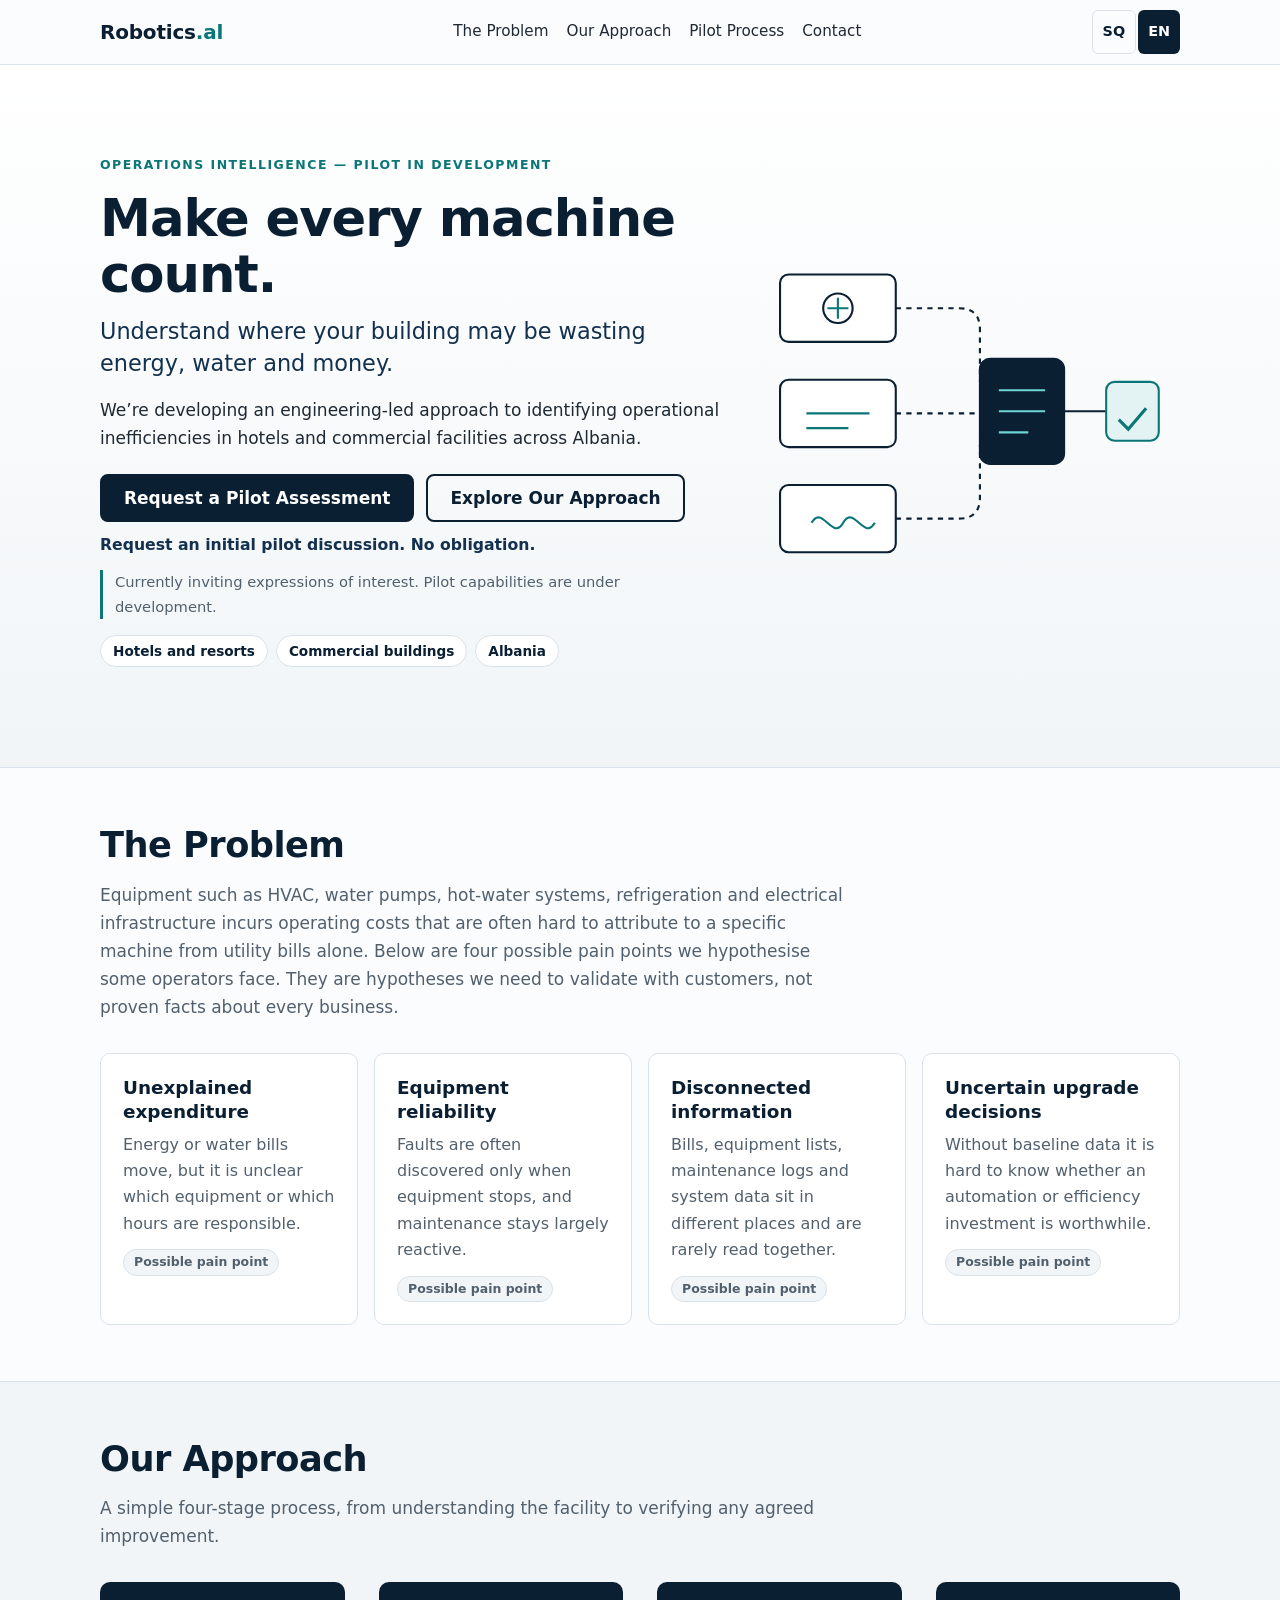
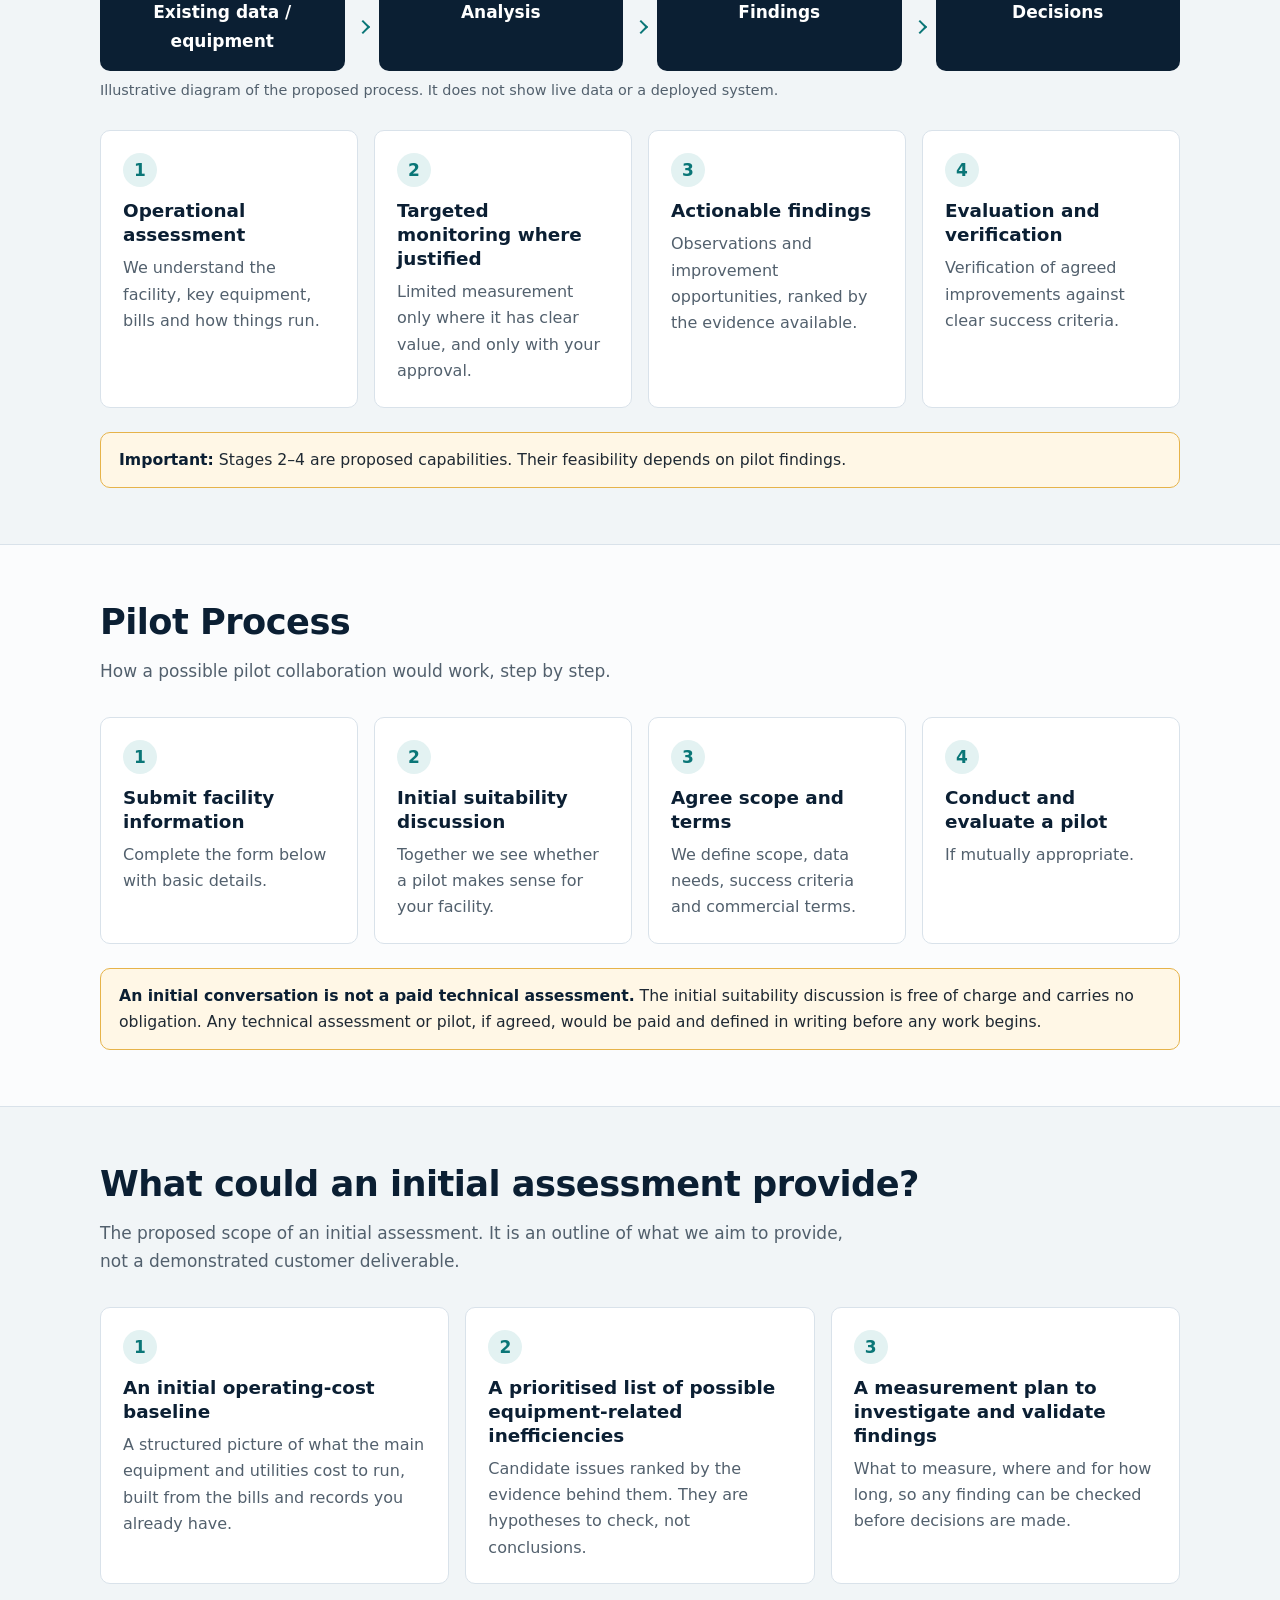
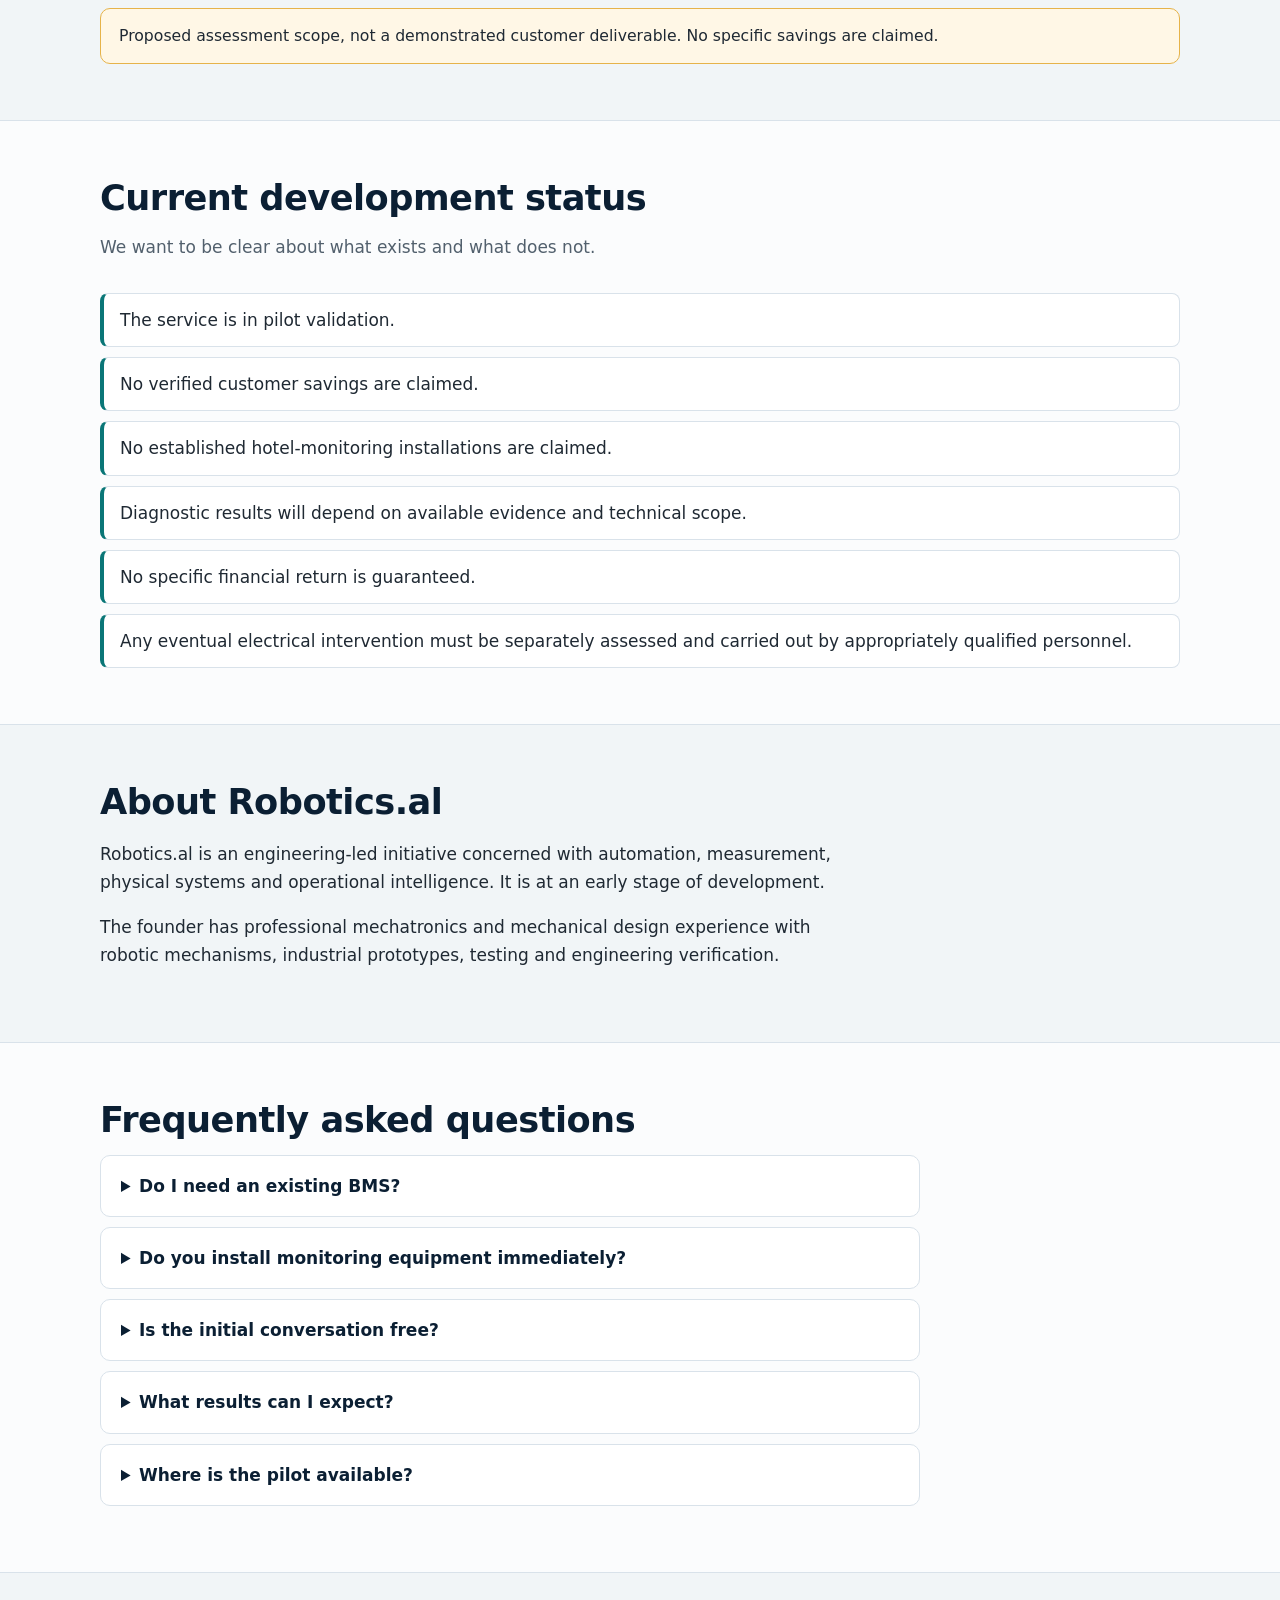
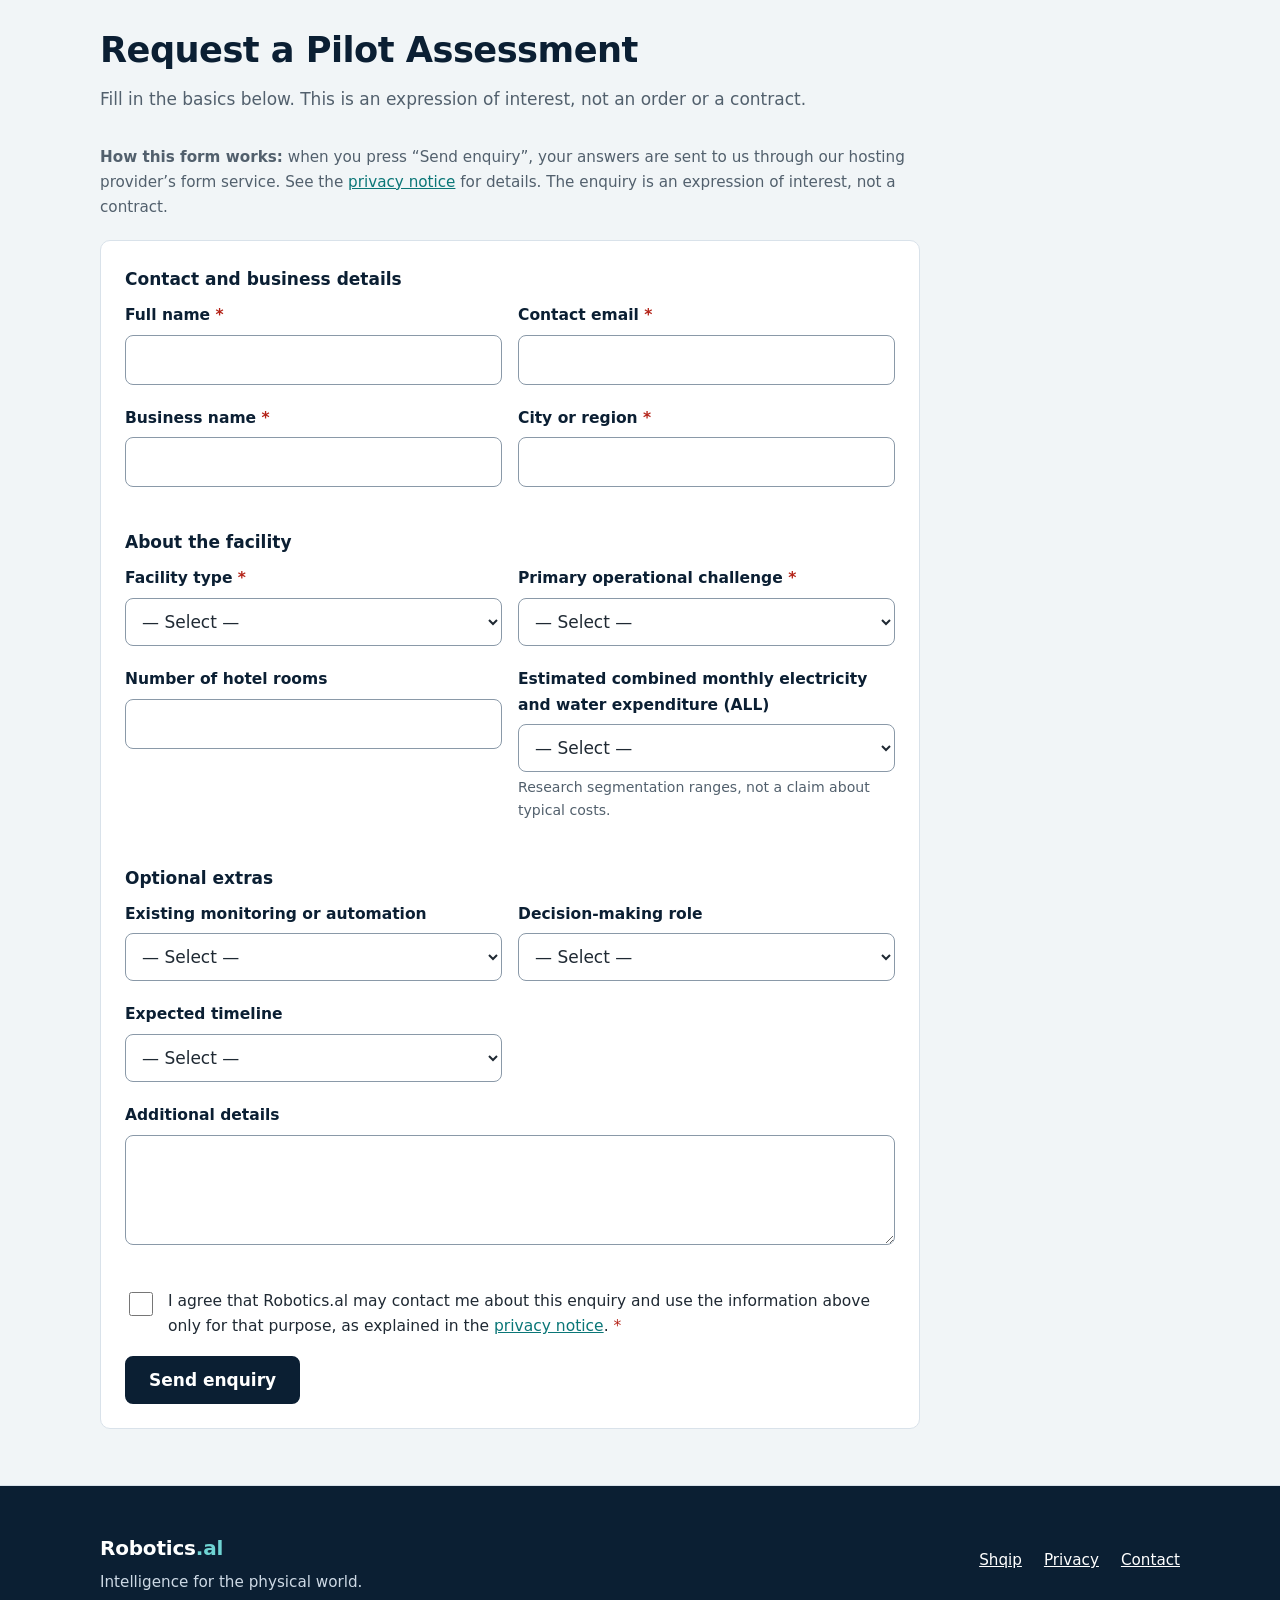
==== public/en/index.html @ 5d9e0611 "feat: Netlify deployment, Netlify Forms, hero clarity and assessment scope - Move site into public/ " ====
<!doctype html>
<html lang="en">
<head>
<meta charset="utf-8">
<meta name="viewport" content="width=device-width, initial-scale=1">
<title>Robotics.al — Operations Intelligence for hotels and commercial facilities | Pilot in development</title>
<meta name="description" content="Robotics.al is developing an engineering-led approach to identifying operational inefficiencies in hotels and commercial facilities across Albania. Pilot in development; inviting expressions of interest.">
<link rel="canonical" href="https://robotics.al/en/">
<link rel="alternate" hreflang="sq" href="https://robotics.al/">
<link rel="alternate" hreflang="en" href="https://robotics.al/en/">
<link rel="alternate" hreflang="x-default" href="https://robotics.al/">
<meta property="og:type" content="website">
<meta property="og:site_name" content="Robotics.al">
<meta property="og:title" content="Robotics.al — Operations Intelligence for hotels and commercial facilities | Pilot in development">
<meta property="og:description" content="Robotics.al is developing an engineering-led approach to identifying operational inefficiencies in hotels and commercial facilities across Albania. Pilot in development; inviting expressions of interest.">
<meta property="og:url" content="https://robotics.al/en/">
<meta property="og:locale" content="en_GB">
<meta property="og:image" content="https://robotics.al/assets/img/og-en.png">
<meta property="og:image:width" content="1200">
<meta property="og:image:height" content="630">
<meta property="og:image:alt" content="Make every machine count. Robotics.al">
<meta name="twitter:card" content="summary_large_image">
<meta name="robots" content="noindex, nofollow">
<meta name="theme-color" content="#0b1f33">
<link rel="icon" href="../assets/img/favicon.svg" type="image/svg+xml">
<link rel="stylesheet" href="../assets/css/styles.css">
</head>
<body>
<a class="skip" href="#main">Skip to content</a>
<header class="site-header"><div class="wrap bar">
<a class="brand" href="./" aria-label="Robotics.al">Robotics<span>.al</span></a>
<nav class="nav" aria-label="Main navigation"><a href="./#problem">The Problem</a><a href="./#approach">Our Approach</a><a href="./#pilot">Pilot Process</a><a href="./#contact">Contact</a></nav>
<div class="lang" role="group" aria-label="Language"><a href="../" hreflang="sq" lang="sq">SQ</a><span aria-current="true">EN</span></div>
</div></header>
<main id="main">
<section class="hero"><div class="wrap"><div>
<p class="eyebrow">Operations Intelligence — Pilot in development</p>
<h1>Make every machine count.</h1>
<p class="lead">Understand where your building may be wasting energy, water and money.</p>
<p>We’re developing an engineering-led approach to identifying operational inefficiencies in hotels and commercial facilities across Albania.</p>
<div class="cta"><a class="btn btn-primary" href="#contact">Request a Pilot Assessment</a><a class="btn btn-secondary" href="#approach">Explore Our Approach</a></div>
<p class="micro">Request an initial pilot discussion. No obligation.</p>
<p class="disclosure">Currently inviting expressions of interest. Pilot capabilities are under development.</p>
<ul class="audience"><li>Hotels and resorts</li><li>Commercial buildings</li><li>Albania</li></ul>
</div><svg class="hero-art" viewBox="0 0 400 320" role="img" aria-label="Illustrative schematic: equipment connected to analysis and decisions" xmlns="http://www.w3.org/2000/svg">
<g fill="none" stroke="#0b1f33" stroke-width="2">
<rect x="20" y="30" width="110" height="64" rx="8" fill="#fff"/><rect x="20" y="130" width="110" height="64" rx="8" fill="#fff"/><rect x="20" y="230" width="110" height="64" rx="8" fill="#fff"/>
<circle cx="75" cy="62" r="14"/><path d="M75 52v20M65 62h20" stroke="#0a7677"/>
<path d="M45 162h60M45 176h40" stroke="#0a7677"/><path d="M50 266c10-18 20 18 30 0s20 18 30 0" stroke="#0a7677"/>
<path d="M130 62h60q20 0 20 20v50M130 162h80M130 262h60q20 0 20-20v-50" stroke-dasharray="5 5"/>
<rect x="210" y="110" width="80" height="100" rx="10" fill="#0b1f33"/><path d="M228 140h44M228 160h44M228 180h28" stroke="#6fd3d3"/>
<path d="M290 160h40"/><rect x="330" y="132" width="50" height="56" rx="8" fill="#e3f2f2" stroke="#0a7677"/><path d="M342 168l9 9 17-20" stroke="#0a7677" stroke-width="3"/>
</g></svg></div></section>
<section id="problem"><div class="wrap"><h2>The Problem</h2><p class="intro">Equipment such as HVAC, water pumps, hot-water systems, refrigeration and electrical infrastructure incurs operating costs that are often hard to attribute to a specific machine from utility bills alone. Below are four possible pain points we hypothesise some operators face. They are hypotheses we need to validate with customers, not proven facts about every business.</p><div class="grid cols-4"><div class="card"><h3>Unexplained expenditure</h3><p>Energy or water bills move, but it is unclear which equipment or which hours are responsible.</p><span class="tag">Possible pain point</span></div><div class="card"><h3>Equipment reliability</h3><p>Faults are often discovered only when equipment stops, and maintenance stays largely reactive.</p><span class="tag">Possible pain point</span></div><div class="card"><h3>Disconnected information</h3><p>Bills, equipment lists, maintenance logs and system data sit in different places and are rarely read together.</p><span class="tag">Possible pain point</span></div><div class="card"><h3>Uncertain upgrade decisions</h3><p>Without baseline data it is hard to know whether an automation or efficiency investment is worthwhile.</p><span class="tag">Possible pain point</span></div></div></div></section>
<section id="approach" class="alt"><div class="wrap"><h2>Our Approach</h2><p class="intro">A simple four-stage process, from understanding the facility to verifying any agreed improvement.</p>
<ol class="flow" aria-label="Illustrative diagram of the proposed process. It does not show live data or a deployed system."><li>Existing data / equipment</li><li>Analysis</li><li>Findings</li><li>Decisions</li></ol><p class="caption">Illustrative diagram of the proposed process. It does not show live data or a deployed system.</p>
<div class="grid cols-4 mt"><div class="card"><span class="num" aria-hidden="true">1</span><h3>Operational assessment</h3><p>We understand the facility, key equipment, bills and how things run.</p></div><div class="card"><span class="num" aria-hidden="true">2</span><h3>Targeted monitoring where justified</h3><p>Limited measurement only where it has clear value, and only with your approval.</p></div><div class="card"><span class="num" aria-hidden="true">3</span><h3>Actionable findings</h3><p>Observations and improvement opportunities, ranked by the evidence available.</p></div><div class="card"><span class="num" aria-hidden="true">4</span><h3>Evaluation and verification</h3><p>Verification of agreed improvements against clear success criteria.</p></div></div><div class="note"><strong>Important:</strong> Stages 2–4 are proposed capabilities. Their feasibility depends on pilot findings.</div></div></section>
<section id="pilot"><div class="wrap"><h2>Pilot Process</h2><p class="intro">How a possible pilot collaboration would work, step by step.</p><div class="grid cols-4"><div class="card"><span class="num" aria-hidden="true">1</span><h3>Submit facility information</h3><p>Complete the form below with basic details.</p></div><div class="card"><span class="num" aria-hidden="true">2</span><h3>Initial suitability discussion</h3><p>Together we see whether a pilot makes sense for your facility.</p></div><div class="card"><span class="num" aria-hidden="true">3</span><h3>Agree scope and terms</h3><p>We define scope, data needs, success criteria and commercial terms.</p></div><div class="card"><span class="num" aria-hidden="true">4</span><h3>Conduct and evaluate a pilot</h3><p>If mutually appropriate.</p></div></div><div class="note"><strong>An initial conversation is not a paid technical assessment.</strong> The initial suitability discussion is free of charge and carries no obligation. Any technical assessment or pilot, if agreed, would be paid and defined in writing before any work begins.</div></div></section>
<section id="assessment" class="alt"><div class="wrap"><h2>What could an initial assessment provide?</h2><p class="intro">The proposed scope of an initial assessment. It is an outline of what we aim to provide, not a demonstrated customer deliverable.</p><div class="grid cols-3"><div class="card"><span class="num" aria-hidden="true">1</span><h3>An initial operating-cost baseline</h3><p>A structured picture of what the main equipment and utilities cost to run, built from the bills and records you already have.</p></div><div class="card"><span class="num" aria-hidden="true">2</span><h3>A prioritised list of possible equipment-related inefficiencies</h3><p>Candidate issues ranked by the evidence behind them. They are hypotheses to check, not conclusions.</p></div><div class="card"><span class="num" aria-hidden="true">3</span><h3>A measurement plan to investigate and validate findings</h3><p>What to measure, where and for how long, so any finding can be checked before decisions are made.</p></div></div><div class="note">Proposed assessment scope, not a demonstrated customer deliverable. No specific savings are claimed.</div></div></section>
<section id="status"><div class="wrap"><h2>Current development status</h2><p class="intro">We want to be clear about what exists and what does not.</p><ul class="status"><li>The service is in pilot validation.</li><li>No verified customer savings are claimed.</li><li>No established hotel-monitoring installations are claimed.</li><li>Diagnostic results will depend on available evidence and technical scope.</li><li>No specific financial return is guaranteed.</li><li>Any eventual electrical intervention must be separately assessed and carried out by appropriately qualified personnel.</li></ul></div></section>
<section id="about" class="alt"><div class="wrap"><h2>About Robotics.al</h2><div class="measure"><p>Robotics.al is an engineering-led initiative concerned with automation, measurement, physical systems and operational intelligence. It is at an early stage of development.</p><p>The founder has professional mechatronics and mechanical design experience with robotic mechanisms, industrial prototypes, testing and engineering verification.</p></div></div></section>
<section id="faq"><div class="wrap"><h2>Frequently asked questions</h2><div class="measure-wide"><details><summary>Do I need an existing BMS?</summary><p>No. An existing BMS or meters can help but are not required. The starting point is a conversation about the data you already have, such as bills, equipment lists and maintenance logs.</p></details><details><summary>Do you install monitoring equipment immediately?</summary><p>No. We start with an assessment. Monitoring is proposed only where justified and agreed in writing. Any electrical work is assessed separately and carried out by qualified personnel.</p></details><details><summary>Is the initial conversation free?</summary><p>Yes. The initial suitability discussion is free of charge and carries no obligation. A technical assessment or pilot, if agreed, would have a cost defined up front.</p></details><details><summary>What results can I expect?</summary><p>We do not promise savings. A pilot may surface observations and improvement opportunities, or conclude there is little to improve. The outcome depends on the evidence available and the agreed scope.</p></details><details><summary>Where is the pilot available?</summary><p>Our focus is facilities in Albania. Availability by city or region will be confirmed in the initial conversation.</p></details></div></div></section>
<section id="contact" class="alt"><div class="wrap"><h2>Request a Pilot Assessment</h2><p class="intro">Fill in the basics below. This is an expression of interest, not an order or a contract.</p><p class="mailnote"><strong>How this form works:</strong> when you press “Send enquiry”, your answers are sent to us through our hosting provider’s form service. See the <a href="privacy/">privacy notice</a> for details. The enquiry is an expression of interest, not a contract.</p><form id="enquiry-form" class="form" name="pilot-enquiry" method="POST" action="thank-you/" data-netlify="true" netlify-honeypot="bot-field" data-err-required="This field is required." data-err-email="Enter a valid email address." data-err-summary="Please correct the highlighted fields." data-sending="Sending…" data-success="Thank you. Your enquiry has been received. We will contact you to discuss whether a pilot is a fit." data-err-send="Your enquiry was not sent. Please try again in a moment. Your answers are still in the form." data-send="Send enquiry">
<input type="hidden" name="form-name" value="pilot-enquiry"><input type="hidden" name="language" value="en">
<p class="hp" hidden><label>Do not fill this out: <input name="bot-field" tabindex="-1" autocomplete="off"></label></p>
<fieldset><legend>Contact and business details</legend>
<div class="row two"><div class="field"><label for="f-name">Full name <span class="req" aria-hidden="true">*</span></label><input id="f-name" name="name" type="text" required aria-required="true" aria-describedby="err-f-name" autocomplete="name"><p class="error" id="err-f-name" role="alert"></p></div><div class="field"><label for="f-email">Contact email <span class="req" aria-hidden="true">*</span></label><input id="f-email" name="email" type="email" required aria-required="true" aria-describedby="err-f-email" autocomplete="email" inputmode="email"><p class="error" id="err-f-email" role="alert"></p></div></div>
<div class="row two"><div class="field"><label for="f-biz">Business name <span class="req" aria-hidden="true">*</span></label><input id="f-biz" name="business" type="text" required aria-required="true" aria-describedby="err-f-biz" autocomplete="organization"><p class="error" id="err-f-biz" role="alert"></p></div><div class="field"><label for="f-city">City or region <span class="req" aria-hidden="true">*</span></label><input id="f-city" name="city" type="text" required aria-required="true" aria-describedby="err-f-city" ><p class="error" id="err-f-city" role="alert"></p></div></div>
</fieldset>
<fieldset><legend>About the facility</legend>
<div class="row two"><div class="field"><label for="f-type">Facility type <span class="req" aria-hidden="true">*</span></label><select id="f-type" name="facility_type" required aria-required="true" aria-describedby="err-f-type"><option value="">— Select —</option><option value="hotel">Hotel or resort</option><option value="guesthouse">Guesthouse or B&amp;B</option><option value="commercial">Commercial building or offices</option><option value="retail">Retail or shopping centre</option><option value="other">Other</option></select><p class="error" id="err-f-type" role="alert"></p></div><div class="field"><label for="f-chal">Primary operational challenge <span class="req" aria-hidden="true">*</span></label><select id="f-chal" name="challenge" required aria-required="true" aria-describedby="err-f-chal"><option value="">— Select —</option><option value="costs">Unexplained energy or water expenditure</option><option value="maintenance">Equipment breakdowns and maintenance</option><option value="visibility">Limited visibility into equipment operation</option><option value="investment">Evaluating automation investment</option><option value="other">Other</option></select><p class="error" id="err-f-chal" role="alert"></p></div></div>
<div class="row two"><div class="field"><label for="f-rooms">Number of hotel rooms</label><input id="f-rooms" name="rooms" type="number" aria-describedby="err-f-rooms" min="0" max="5000" inputmode="numeric"><p class="error" id="err-f-rooms" role="alert"></p></div><div class="field"><label for="f-spend">Estimated combined monthly electricity and water expenditure (ALL)</label><select id="f-spend" name="monthly_spend" aria-describedby="err-f-spend h-f-spend"><option value="">— Select —</option><option value="lt100">Under 100,000 ALL</option><option value="100-300">100,000–300,000 ALL</option><option value="300-700">300,000–700,000 ALL</option><option value="gt700">Above 700,000 ALL</option><option value="unknown">Unknown / prefer not to say</option></select><p class="hint" id="h-f-spend">Research segmentation ranges, not a claim about typical costs.</p><p class="error" id="err-f-spend" role="alert"></p></div></div>
</fieldset>
<fieldset><legend>Optional extras</legend>
<div class="row two"><div class="field"><label for="f-mon">Existing monitoring or automation</label><select id="f-mon" name="monitoring" aria-describedby="err-f-mon"><option value="">— Select —</option><option value="none">None</option><option value="bms">A BMS</option><option value="some">Some meters or sensors</option><option value="unsure">Not sure</option></select><p class="error" id="err-f-mon" role="alert"></p></div><div class="field"><label for="f-role">Decision-making role</label><select id="f-role" name="role" aria-describedby="err-f-role"><option value="">— Select —</option><option value="owner">Owner</option><option value="manager">Director or manager</option><option value="technical">Technical or maintenance</option><option value="other">Other</option></select><p class="error" id="err-f-role" role="alert"></p></div></div>
<div class="row two"><div class="field"><label for="f-time">Expected timeline</label><select id="f-time" name="timeline" aria-describedby="err-f-time"><option value="">— Select —</option><option value="explore">Just exploring</option><option value="3m">Within 3 months</option><option value="3-12m">3–12 months</option><option value="unsure">Not sure yet</option></select><p class="error" id="err-f-time" role="alert"></p></div><div></div></div>
<div class="field"><label for="f-more">Additional details</label><textarea id="f-more" name="details" aria-describedby="err-f-more"></textarea><p class="error" id="err-f-more" role="alert"></p></div>
</fieldset>
<div class="field"><div class="check"><input id="f-consent" name="consent" type="checkbox" value="yes" required aria-required="true" aria-describedby="err-f-consent"><label for="f-consent">I agree that Robotics.al may contact me about this enquiry and use the information above only for that purpose, as explained in the <a href="privacy/">privacy notice</a>. <span class="req" aria-hidden="true">*</span></label></div><p class="error" id="err-f-consent" role="alert"></p></div>
<div class="form-actions"><button class="btn btn-primary" type="submit" id="send-btn">Send enquiry</button></div>
<div id="form-status" class="status-msg" role="status" aria-live="polite" tabindex="-1"></div>
</form></div></section>
</main>
<script src="../assets/js/site.js" defer></script>
<footer><div class="wrap foot">
<div><a class="brand" href="./">Robotics<span>.al</span></a><br>Intelligence for the physical world.</div>
<ul><li><a href="../" lang="sq" hreflang="sq">Shqip</a></li><li><a href="privacy/">Privacy</a></li><li><a href="./#contact">Contact</a></li></ul>
</div></footer>
</body></html>
---- public/assets/css/styles.css ----
/* Robotics.al V1 — restrained engineering look. System fonts only, no external requests. */
:root{
  --ink:#1f2933; --muted:#52606d; --navy:#0b1f33; --navy-2:#13314f;
  --teal:#0a7677; --teal-soft:#e3f2f2; --bg:#fbfcfd; --bg-alt:#f1f5f7;
  --line:#d9e2ea; --warn-bg:#fff7e6; --warn-line:#e6b34a; --err:#b42318;
  --radius:10px; --max:1120px;
  --font:system-ui,-apple-system,"Segoe UI",Roboto,"Helvetica Neue",Arial,sans-serif;
}
*,*::before,*::after{box-sizing:border-box}
html{scroll-behavior:smooth;scroll-padding-top:110px;-webkit-text-size-adjust:100%}
body{margin:0;font-family:var(--font);font-size:1.0625rem;line-height:1.65;color:var(--ink);background:var(--bg)}
img,svg{max-width:100%;height:auto}
a{color:var(--teal)}
a:hover{color:var(--navy)}
:focus-visible{outline:3px solid #f5a623;outline-offset:2px;border-radius:3px}
.wrap{width:100%;max-width:var(--max);margin:0 auto;padding:0 20px}
.skip{position:absolute;left:-999px;top:0;background:var(--navy);color:#fff;padding:10px 16px;z-index:100}
.skip:focus{left:8px;top:8px}

/* Header */
.site-header{position:static;top:0;z-index:50;background:rgba(251,252,253,.96);border-bottom:1px solid var(--line);backdrop-filter:saturate(1.2) blur(6px)}
.bar{display:flex;flex-wrap:wrap;align-items:center;justify-content:space-between;gap:6px 20px;padding-top:10px;padding-bottom:10px}
.brand{font-weight:700;font-size:1.25rem;letter-spacing:-.01em;color:var(--navy);text-decoration:none}
.brand span{color:var(--teal)}
.nav{display:flex;flex-wrap:wrap;gap:4px 18px;order:3;width:100%;font-size:.95rem}
.nav a{color:var(--ink);text-decoration:none;padding:8px 0;min-height:44px;display:inline-flex;align-items:center}
.nav a:hover{color:var(--teal);text-decoration:underline}
.lang{font-size:.9rem;font-weight:600;display:flex;gap:2px}
.lang a,.lang span{padding:8px 10px;min-height:44px;display:inline-flex;align-items:center;border-radius:6px;text-decoration:none}
.lang [aria-current]{background:var(--navy);color:#fff}
.lang a{color:var(--navy);border:1px solid var(--line)}
@media(min-width:900px){.nav{order:0;width:auto}.bar{flex-wrap:nowrap}.site-header{position:sticky}}

/* Hero */
.hero{background:linear-gradient(180deg,#fff 0,var(--bg-alt) 100%);border-bottom:1px solid var(--line);position:relative;overflow:hidden}
.hero .wrap{display:grid;gap:28px;padding-top:34px;padding-bottom:44px}
.eyebrow{font-size:.78rem;font-weight:700;letter-spacing:.12em;text-transform:uppercase;color:var(--teal);margin:0 0 14px}
h1{font-size:clamp(2rem,5.2vw,3.2rem);line-height:1.1;letter-spacing:-.02em;color:var(--navy);margin:0 0 14px}
.lead{font-size:clamp(1.15rem,2.4vw,1.4rem);color:var(--navy-2);font-weight:500;margin:0 0 14px;line-height:1.4}
.hero p{max-width:60ch}
.cta{display:flex;flex-wrap:wrap;gap:12px;margin:22px 0 10px}
.btn{display:inline-flex;align-items:center;justify-content:center;min-height:48px;padding:12px 22px;border-radius:8px;font:inherit;font-weight:600;text-decoration:none;border:2px solid var(--navy);cursor:pointer;line-height:1.2;text-align:center}
.btn-primary{background:var(--navy);color:#fff}
.btn-primary:hover{background:var(--teal);border-color:var(--teal);color:#fff}
.btn-secondary{background:transparent;color:var(--navy)}
.btn-secondary:hover{background:var(--navy);color:#fff}
.disclosure{font-size:.92rem;color:var(--muted);border-left:3px solid var(--teal);padding-left:12px;margin-top:8px}
.hero-art{display:none}
@media(min-width:900px){.hero .wrap{grid-template-columns:1.2fr .8fr;align-items:center}.hero-art{display:block}}

/* Sections */
section{padding:56px 0}
section.alt{background:var(--bg-alt);border-top:1px solid var(--line);border-bottom:1px solid var(--line)}
h2{font-size:clamp(1.6rem,3.6vw,2.2rem);line-height:1.2;letter-spacing:-.015em;color:var(--navy);margin:0 0 14px}
h3{font-size:1.15rem;line-height:1.3;color:var(--navy);margin:0 0 8px}
.intro{max-width:70ch;color:var(--muted);margin:0 0 32px}
.grid{display:grid;gap:16px;grid-template-columns:1fr}
@media(min-width:640px){.grid.cols-2,.grid.cols-4{grid-template-columns:repeat(2,1fr)}}
@media(min-width:1000px){.grid.cols-4{grid-template-columns:repeat(4,1fr)}.grid.cols-3{grid-template-columns:repeat(3,1fr)}}
@media(min-width:640px) and (max-width:999px){.grid.cols-3{grid-template-columns:1fr}}
.card{background:#fff;border:1px solid var(--line);border-radius:var(--radius);padding:22px}
.card p{margin:0;color:var(--muted);font-size:1rem}
.card .num{display:inline-flex;width:34px;height:34px;border-radius:50%;background:var(--teal-soft);color:var(--teal);font-weight:700;align-items:center;justify-content:center;margin-bottom:12px}
.tag{display:inline-block;font-size:.78rem;font-weight:600;color:var(--muted);background:var(--bg-alt);border:1px solid var(--line);border-radius:99px;padding:2px 10px;margin-top:12px}

/* Flow diagram */
.flow{list-style:none;margin:32px 0 8px;padding:0;display:grid;gap:26px;grid-template-columns:1fr}
.flow li{position:relative;background:var(--navy);color:#fff;border-radius:var(--radius);padding:16px 18px;font-weight:600;text-align:center}
.flow li::after{content:"";position:absolute;left:50%;bottom:-17px;width:10px;height:10px;border-right:2px solid var(--teal);border-bottom:2px solid var(--teal);transform:translateX(-50%) rotate(45deg)}
.flow li:last-child::after{display:none}
@media(min-width:800px){.flow{grid-template-columns:repeat(4,1fr);gap:34px}.flow li::after{left:auto;right:-23px;bottom:auto;top:50%;transform:translateY(-50%) rotate(-45deg)}}
.caption{font-size:.9rem;color:var(--muted);margin:8px 0 0}
.note{background:var(--warn-bg);border:1px solid var(--warn-line);border-radius:var(--radius);padding:14px 18px;margin-top:24px;font-size:.98rem}
.note strong{color:var(--navy)}

/* Status list */
.status{list-style:none;padding:0;margin:0;display:grid;gap:10px}
.status li{background:#fff;border:1px solid var(--line);border-left:4px solid var(--teal);border-radius:8px;padding:12px 16px}

/* FAQ */
details{background:#fff;border:1px solid var(--line);border-radius:var(--radius);margin-bottom:10px}
summary{cursor:pointer;font-weight:600;color:var(--navy);padding:16px 20px;min-height:48px;list-style-position:inside}
details[open] summary{border-bottom:1px solid var(--line)}
details p{margin:0;padding:14px 20px 18px;color:var(--muted)}

/* Form */
.form{background:#fff;border:1px solid var(--line);border-radius:var(--radius);padding:24px;max-width:820px}
fieldset{border:0;margin:0 0 20px;padding:0}
legend{font-weight:700;color:var(--navy);margin-bottom:10px;padding:0}
.row{display:grid;gap:16px;grid-template-columns:1fr}
@media(min-width:700px){.row.two{grid-template-columns:1fr 1fr}}
.field{margin-bottom:16px}
label{display:block;font-weight:600;font-size:.97rem;margin-bottom:6px;color:var(--navy)}
.req{color:var(--err)}
.hint{font-size:.88rem;color:var(--muted);margin:4px 0 0}
input,select,textarea{width:100%;min-height:48px;padding:10px 12px;font:inherit;color:var(--ink);background:#fff;border:1.5px solid #8a99a8;border-radius:8px}
textarea{min-height:110px;resize:vertical}
input[aria-invalid="true"],select[aria-invalid="true"],textarea[aria-invalid="true"]{border-color:var(--err)}
.error{color:var(--err);font-size:.9rem;font-weight:600;margin:5px 0 0;min-height:0}
.check{display:flex;gap:12px;align-items:flex-start}
.check input{width:24px;min-height:24px;height:24px;margin-top:3px;flex:none}
.check label{font-weight:400;margin:0;color:var(--ink)}
.form-actions{display:flex;flex-wrap:wrap;gap:12px;margin-top:8px}
.status-msg{margin-top:16px;padding:14px 16px;border-radius:8px;background:var(--teal-soft);border:1px solid #9bd0d0;display:none}
.status-msg.show{display:block}
.status-msg.warn{background:var(--warn-bg);border-color:var(--warn-line)}
.preview{display:none;margin-top:12px}
.preview.show{display:block}
.preview textarea{min-height:220px;font-family:ui-monospace,Menlo,Consolas,monospace;font-size:.9rem}
.mailnote{font-size:.95rem;color:var(--muted);max-width:820px;margin-bottom:20px}

/* Footer */
footer{background:var(--navy);color:#cdd9e5;padding:40px 0;font-size:.95rem}
footer a{color:#fff}
footer .brand{color:#fff}
footer .brand span{color:#6fd3d3}
.foot{display:grid;gap:18px}
.foot ul{list-style:none;padding:0;margin:0;display:flex;flex-wrap:wrap;gap:6px 22px}
.foot a{display:inline-flex;min-height:44px;align-items:center}
@media(min-width:800px){.foot{grid-template-columns:1fr auto;align-items:center}}

/* Prose (privacy) */
.prose{max-width:760px;padding:48px 0 72px}
.prose h2{font-size:1.35rem;margin-top:32px}
.prose ul{padding-left:1.2em}
mark.todo{background:#ffe9a8;padding:1px 5px;border-radius:4px}

@media(prefers-reduced-motion:reduce){html{scroll-behavior:auto}*{transition:none!important;animation:none!important}}

/* v1.1 additions */
.micro{margin:0 0 12px;font-weight:600;color:var(--navy-2);font-size:.98rem}
.audience{list-style:none;display:flex;flex-wrap:wrap;gap:8px;padding:0;margin:16px 0 0}
.audience li{font-size:.85rem;font-weight:600;color:var(--navy);background:#fff;border:1px solid var(--line);border-radius:99px;padding:4px 12px}
.mt{margin-top:28px}.measure{max-width:70ch}.measure-wide{max-width:820px}.ph{font-size:2rem}
.hp{display:none!important}
.status-msg.ok{background:#e6f4ea;border-color:#8fcca0}
.status-msg:focus{outline:3px solid #f5a623}
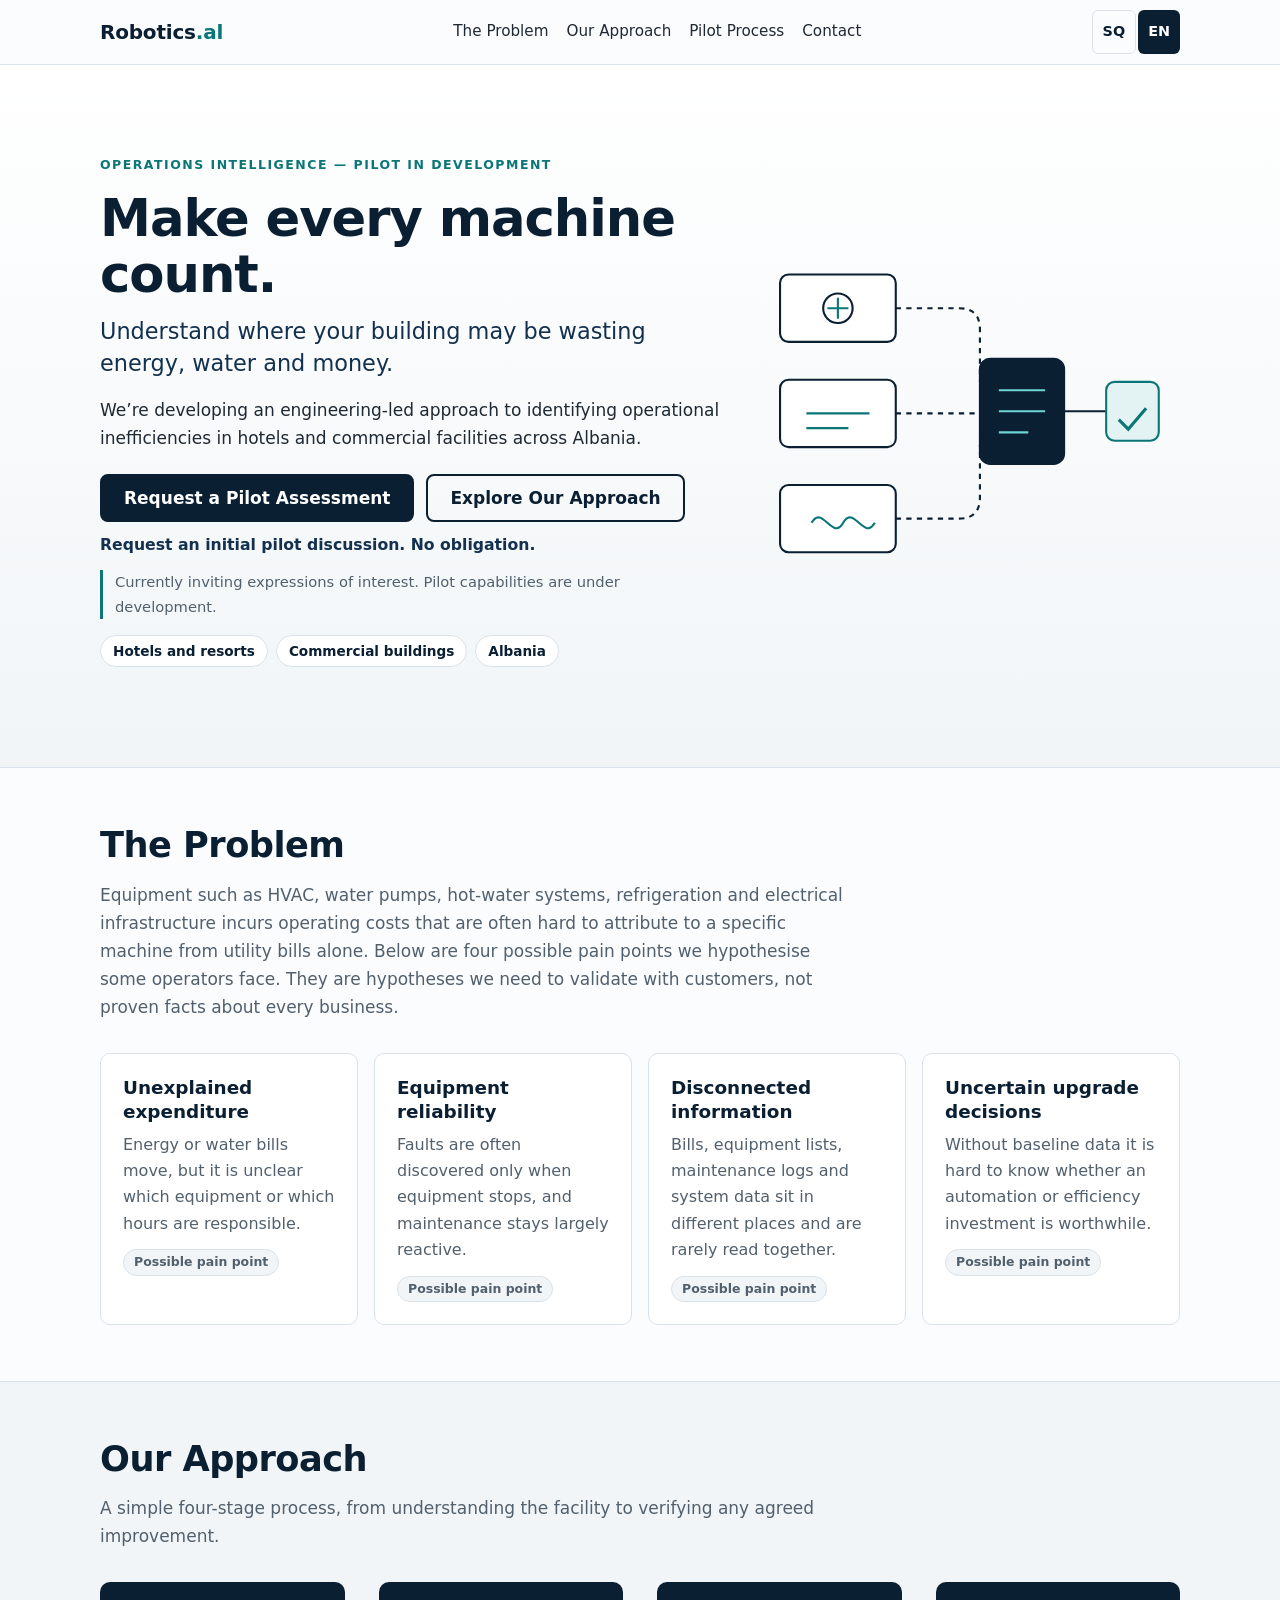
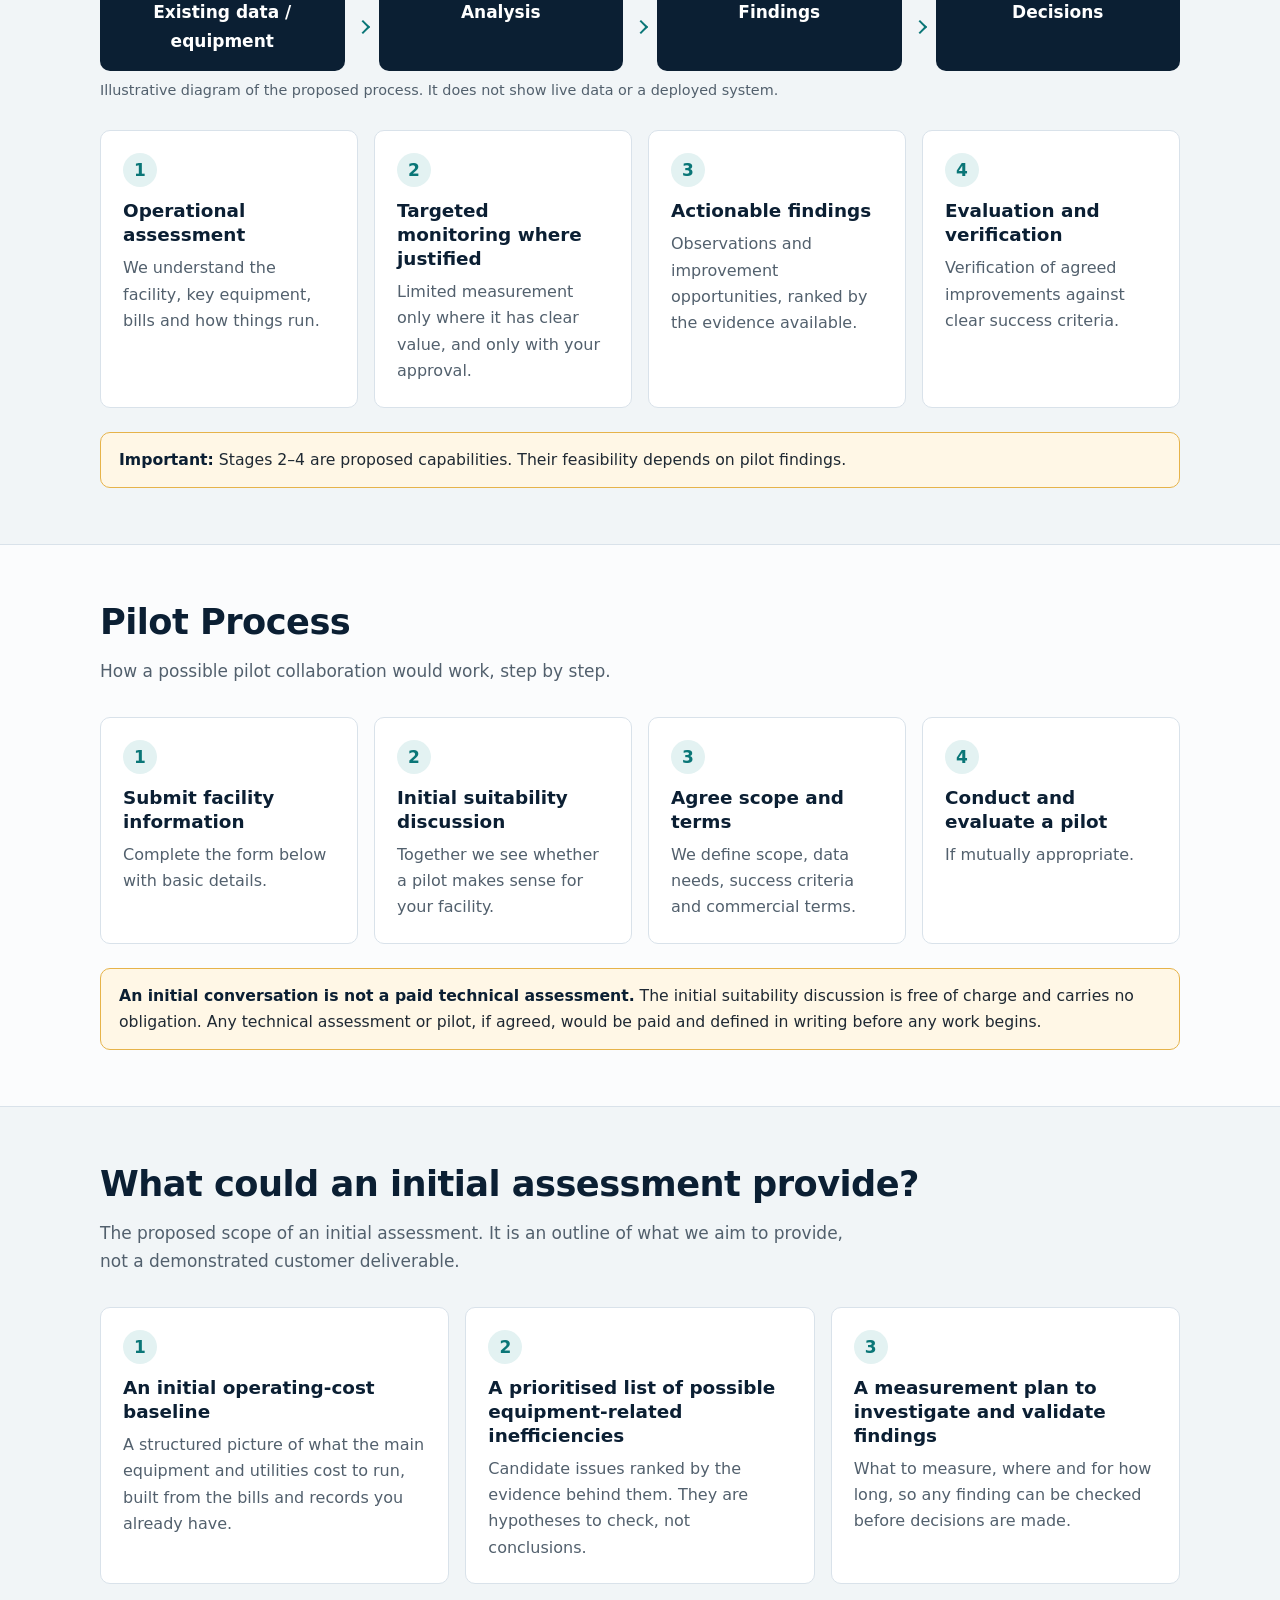
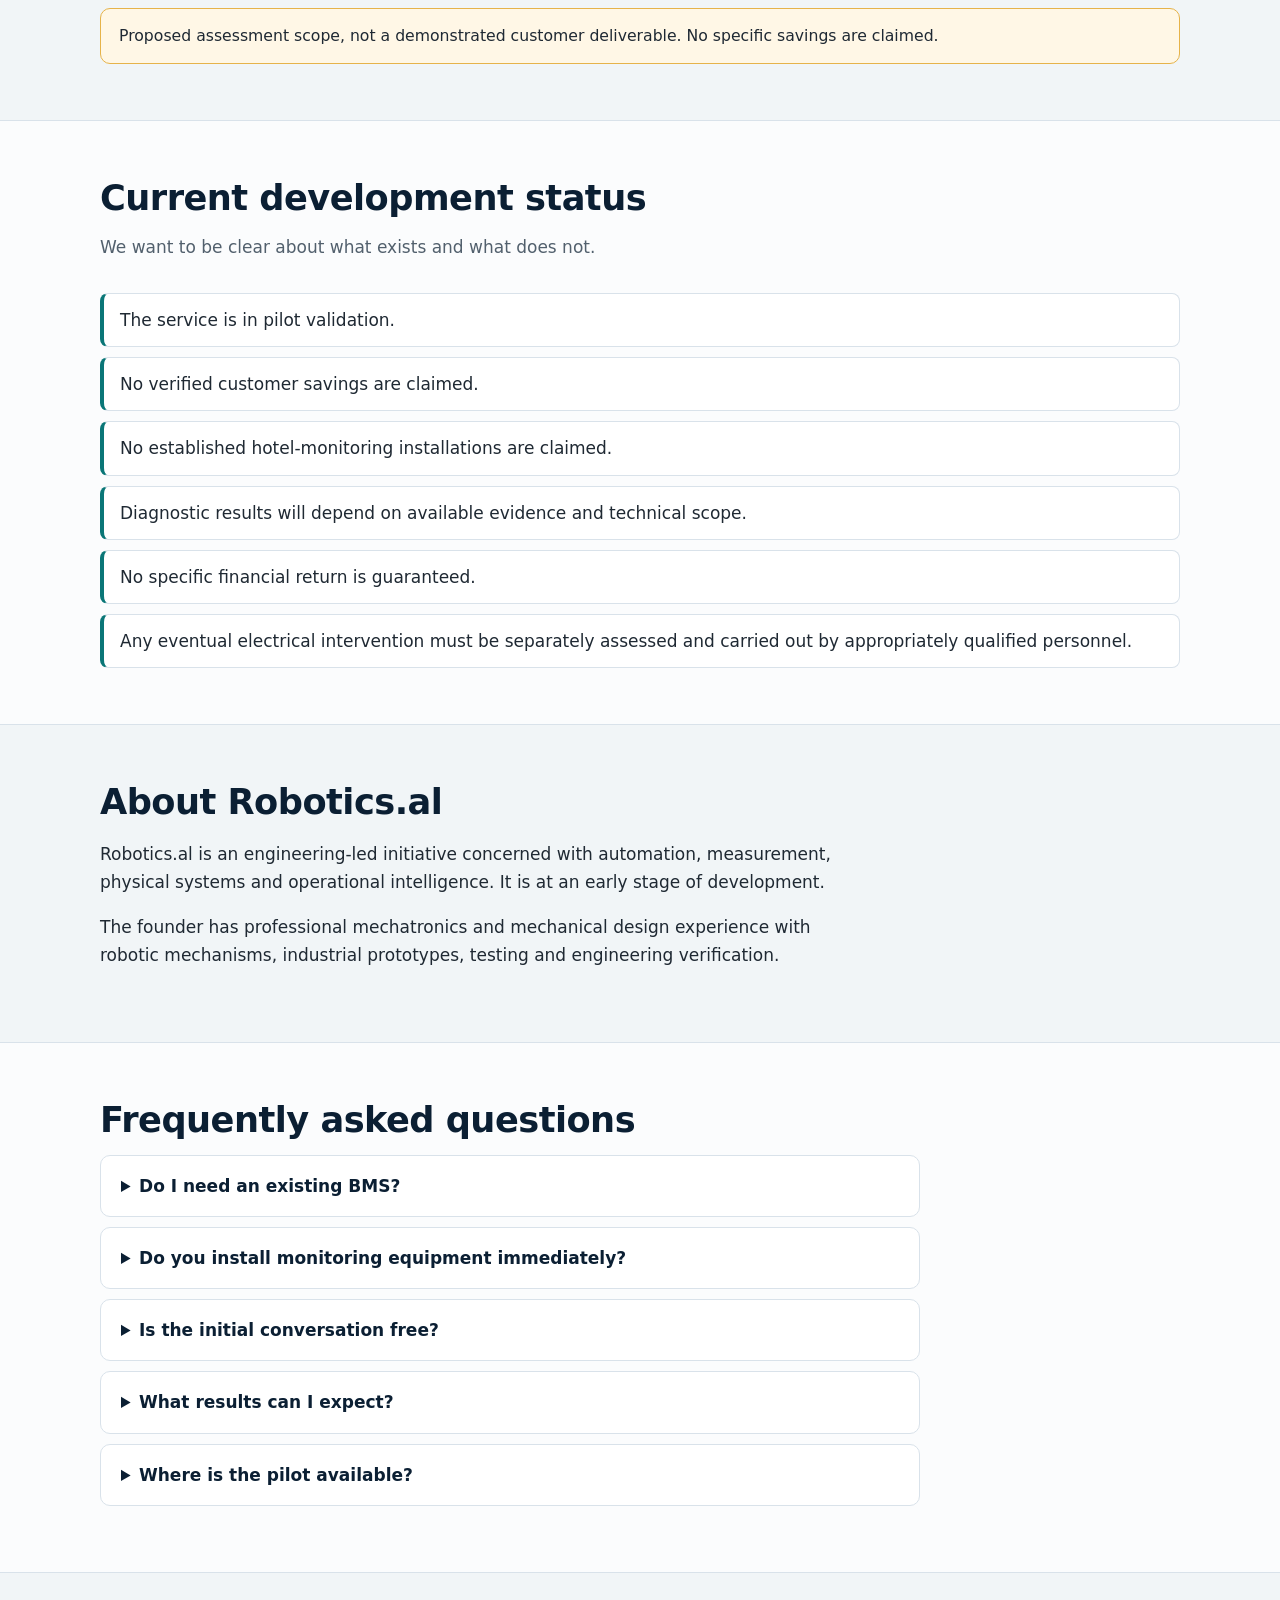
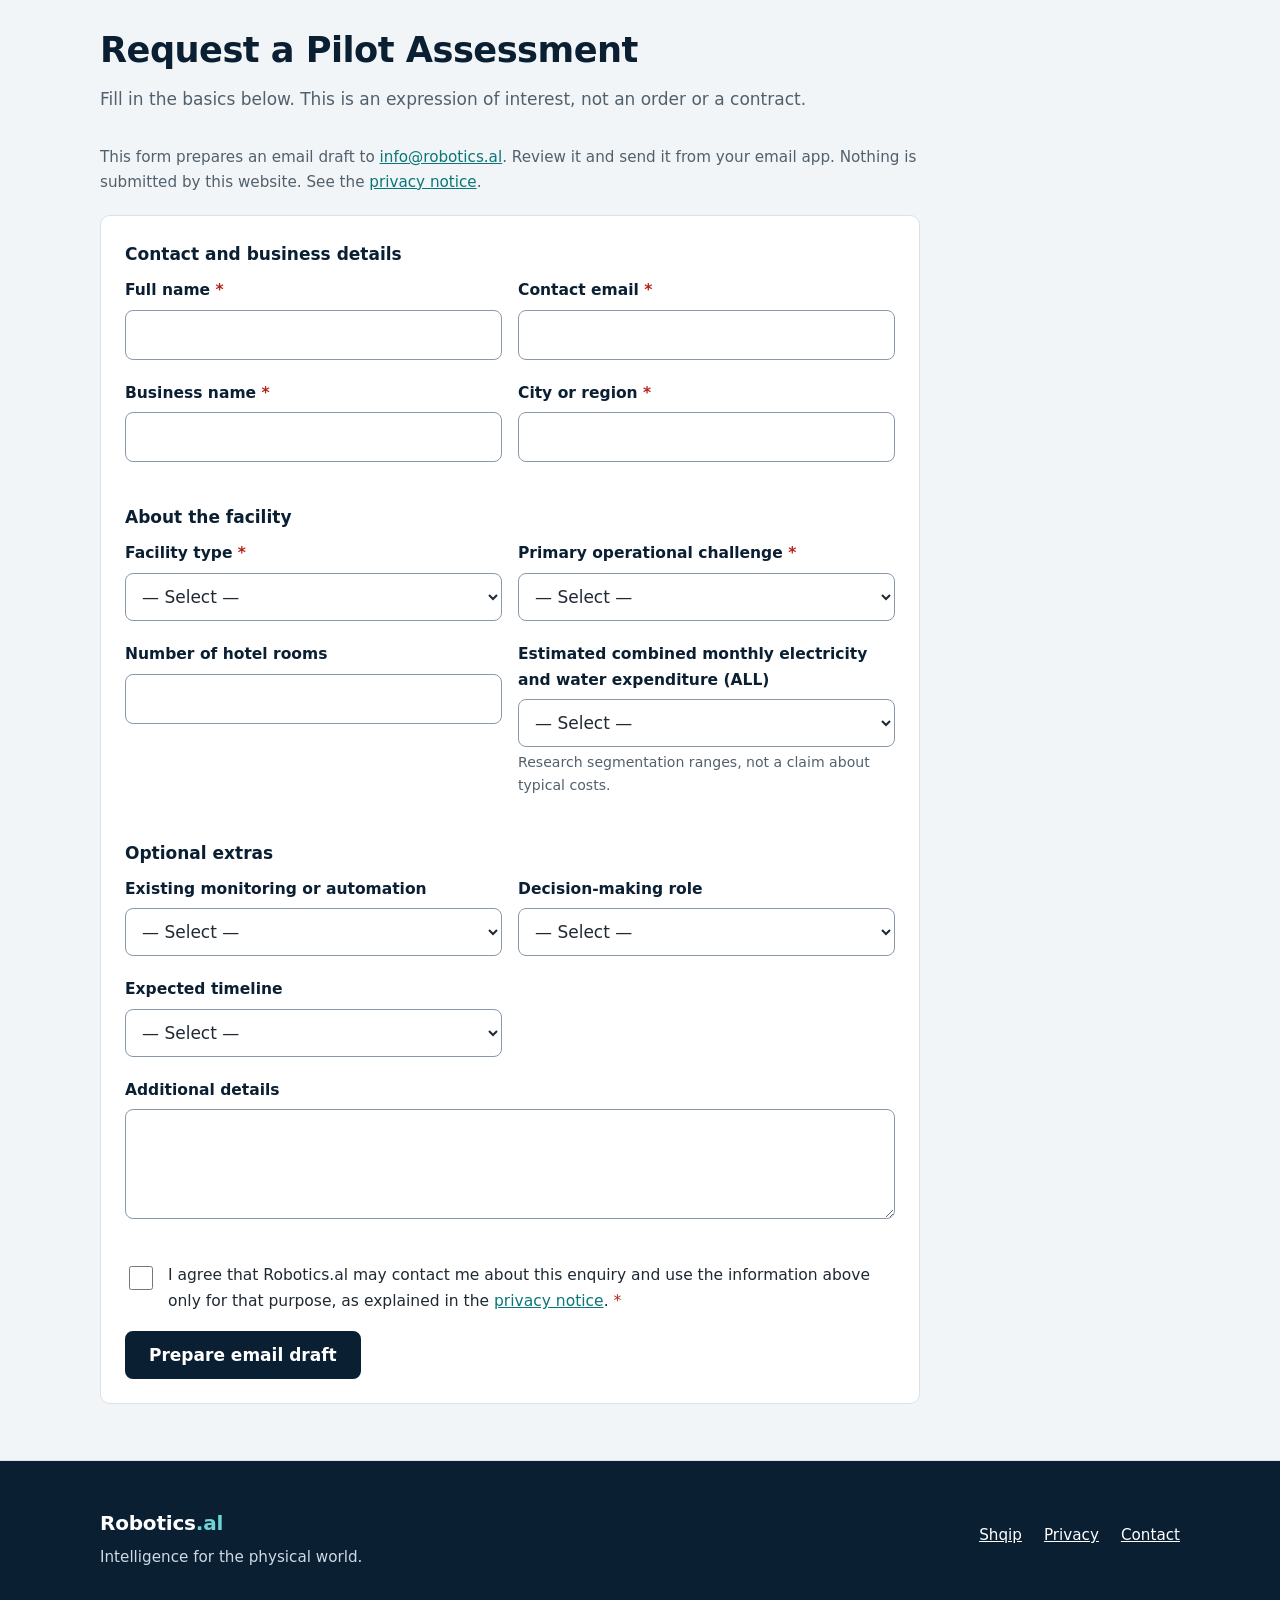
==== commit 3768e11a: "Host bilingual Robotics.al site on GitHub Pages with local email drafts" ====
--- a/public/en/index.html
+++ b/public/en/index.html
@@ -5,17 +5,17 @@
 <meta name="viewport" content="width=device-width, initial-scale=1">
 <title>Robotics.al — Operations Intelligence for hotels and commercial facilities | Pilot in development</title>
 <meta name="description" content="Robotics.al is developing an engineering-led approach to identifying operational inefficiencies in hotels and commercial facilities across Albania. Pilot in development; inviting expressions of interest.">
-<link rel="canonical" href="https://robotics.al/en/">
-<link rel="alternate" hreflang="sq" href="https://robotics.al/">
-<link rel="alternate" hreflang="en" href="https://robotics.al/en/">
-<link rel="alternate" hreflang="x-default" href="https://robotics.al/">
+<link rel="canonical" href="https://roboticsal.github.io/robotics-al-site/en/">
+<link rel="alternate" hreflang="sq" href="https://roboticsal.github.io/robotics-al-site/">
+<link rel="alternate" hreflang="en" href="https://roboticsal.github.io/robotics-al-site/en/">
+<link rel="alternate" hreflang="x-default" href="https://roboticsal.github.io/robotics-al-site/">
 <meta property="og:type" content="website">
 <meta property="og:site_name" content="Robotics.al">
 <meta property="og:title" content="Robotics.al — Operations Intelligence for hotels and commercial facilities | Pilot in development">
 <meta property="og:description" content="Robotics.al is developing an engineering-led approach to identifying operational inefficiencies in hotels and commercial facilities across Albania. Pilot in development; inviting expressions of interest.">
-<meta property="og:url" content="https://robotics.al/en/">
+<meta property="og:url" content="https://roboticsal.github.io/robotics-al-site/en/">
 <meta property="og:locale" content="en_GB">
-<meta property="og:image" content="https://robotics.al/assets/img/og-en.png">
+<meta property="og:image" content="https://roboticsal.github.io/robotics-al-site/assets/img/og-en.png">
 <meta property="og:image:width" content="1200">
 <meta property="og:image:height" content="630">
 <meta property="og:image:alt" content="Make every machine count. Robotics.al">
@@ -60,9 +60,9 @@
 <section id="status"><div class="wrap"><h2>Current development status</h2><p class="intro">We want to be clear about what exists and what does not.</p><ul class="status"><li>The service is in pilot validation.</li><li>No verified customer savings are claimed.</li><li>No established hotel-monitoring installations are claimed.</li><li>Diagnostic results will depend on available evidence and technical scope.</li><li>No specific financial return is guaranteed.</li><li>Any eventual electrical intervention must be separately assessed and carried out by appropriately qualified personnel.</li></ul></div></section>
 <section id="about" class="alt"><div class="wrap"><h2>About Robotics.al</h2><div class="measure"><p>Robotics.al is an engineering-led initiative concerned with automation, measurement, physical systems and operational intelligence. It is at an early stage of development.</p><p>The founder has professional mechatronics and mechanical design experience with robotic mechanisms, industrial prototypes, testing and engineering verification.</p></div></div></section>
 <section id="faq"><div class="wrap"><h2>Frequently asked questions</h2><div class="measure-wide"><details><summary>Do I need an existing BMS?</summary><p>No. An existing BMS or meters can help but are not required. The starting point is a conversation about the data you already have, such as bills, equipment lists and maintenance logs.</p></details><details><summary>Do you install monitoring equipment immediately?</summary><p>No. We start with an assessment. Monitoring is proposed only where justified and agreed in writing. Any electrical work is assessed separately and carried out by qualified personnel.</p></details><details><summary>Is the initial conversation free?</summary><p>Yes. The initial suitability discussion is free of charge and carries no obligation. A technical assessment or pilot, if agreed, would have a cost defined up front.</p></details><details><summary>What results can I expect?</summary><p>We do not promise savings. A pilot may surface observations and improvement opportunities, or conclude there is little to improve. The outcome depends on the evidence available and the agreed scope.</p></details><details><summary>Where is the pilot available?</summary><p>Our focus is facilities in Albania. Availability by city or region will be confirmed in the initial conversation.</p></details></div></div></section>
-<section id="contact" class="alt"><div class="wrap"><h2>Request a Pilot Assessment</h2><p class="intro">Fill in the basics below. This is an expression of interest, not an order or a contract.</p><p class="mailnote"><strong>How this form works:</strong> when you press “Send enquiry”, your answers are sent to us through our hosting provider’s form service. See the <a href="privacy/">privacy notice</a> for details. The enquiry is an expression of interest, not a contract.</p><form id="enquiry-form" class="form" name="pilot-enquiry" method="POST" action="thank-you/" data-netlify="true" netlify-honeypot="bot-field" data-err-required="This field is required." data-err-email="Enter a valid email address." data-err-summary="Please correct the highlighted fields." data-sending="Sending…" data-success="Thank you. Your enquiry has been received. We will contact you to discuss whether a pilot is a fit." data-err-send="Your enquiry was not sent. Please try again in a moment. Your answers are still in the form." data-send="Send enquiry">
-<input type="hidden" name="form-name" value="pilot-enquiry"><input type="hidden" name="language" value="en">
-<p class="hp" hidden><label>Do not fill this out: <input name="bot-field" tabindex="-1" autocomplete="off"></label></p>
+<section id="contact" class="alt"><div class="wrap"><h2>Request a Pilot Assessment</h2><p class="intro">Fill in the basics below. This is an expression of interest, not an order or a contract.</p><p class="mailnote">This form prepares an email draft to <a href="mailto:info@robotics.al">info@robotics.al</a>. Review it and send it from your email app. Nothing is submitted by this website. See the <a href="privacy/">privacy notice</a>.</p><form id="enquiry-form" class="form" name="pilot-enquiry" data-err-required="This field is required." data-err-email="Enter a valid email address." data-err-summary="Please correct the highlighted fields.">
+<input type="hidden" name="language" value="en">
+
 <fieldset><legend>Contact and business details</legend>
 <div class="row two"><div class="field"><label for="f-name">Full name <span class="req" aria-hidden="true">*</span></label><input id="f-name" name="name" type="text" required aria-required="true" aria-describedby="err-f-name" autocomplete="name"><p class="error" id="err-f-name" role="alert"></p></div><div class="field"><label for="f-email">Contact email <span class="req" aria-hidden="true">*</span></label><input id="f-email" name="email" type="email" required aria-required="true" aria-describedby="err-f-email" autocomplete="email" inputmode="email"><p class="error" id="err-f-email" role="alert"></p></div></div>
 <div class="row two"><div class="field"><label for="f-biz">Business name <span class="req" aria-hidden="true">*</span></label><input id="f-biz" name="business" type="text" required aria-required="true" aria-describedby="err-f-biz" autocomplete="organization"><p class="error" id="err-f-biz" role="alert"></p></div><div class="field"><label for="f-city">City or region <span class="req" aria-hidden="true">*</span></label><input id="f-city" name="city" type="text" required aria-required="true" aria-describedby="err-f-city" ><p class="error" id="err-f-city" role="alert"></p></div></div>
@@ -77,9 +77,9 @@
 <div class="field"><label for="f-more">Additional details</label><textarea id="f-more" name="details" aria-describedby="err-f-more"></textarea><p class="error" id="err-f-more" role="alert"></p></div>
 </fieldset>
 <div class="field"><div class="check"><input id="f-consent" name="consent" type="checkbox" value="yes" required aria-required="true" aria-describedby="err-f-consent"><label for="f-consent">I agree that Robotics.al may contact me about this enquiry and use the information above only for that purpose, as explained in the <a href="privacy/">privacy notice</a>. <span class="req" aria-hidden="true">*</span></label></div><p class="error" id="err-f-consent" role="alert"></p></div>
-<div class="form-actions"><button class="btn btn-primary" type="submit" id="send-btn">Send enquiry</button></div>
+<div class="form-actions"><button class="btn btn-primary" type="button" id="send-btn">Prepare email draft</button></div>
 <div id="form-status" class="status-msg" role="status" aria-live="polite" tabindex="-1"></div>
-</form></div></section>
+</form><section id="email-preview" class="preview" hidden aria-labelledby="draft-heading"><h3 id="draft-heading">Review your enquiry</h3><label for="email-body">Email draft</label><textarea id="email-body" readonly></textarea><div class="form-actions"><a id="open-email" class="btn btn-primary" href="mailto:info@robotics.al">Open email app</a><button id="copy-email" class="btn btn-secondary" type="button">Copy draft</button></div><p>If your email app does not open or the message is too long, copy the draft and email it to <a href="mailto:info@robotics.al">info@robotics.al</a>.</p></section><noscript><p>To enquire, email info@robotics.al directly. The draft helper needs JavaScript.</p></noscript></div></section>
 </main>
 <script src="../assets/js/site.js" defer></script>
 <footer><div class="wrap foot">
--- a/public/assets/css/styles.css
+++ b/public/assets/css/styles.css
@@ -135,3 +135,8 @@
 .hp{display:none!important}
 .status-msg.ok{background:#e6f4ea;border-color:#8fcca0}
 .status-msg:focus{outline:3px solid #f5a623}
+
+.prose{padding-left:20px;padding-right:20px}
+[hidden]{display:none!important}
+#email-preview{max-width:820px;padding:24px 0}
+#email-body{min-height:260px}
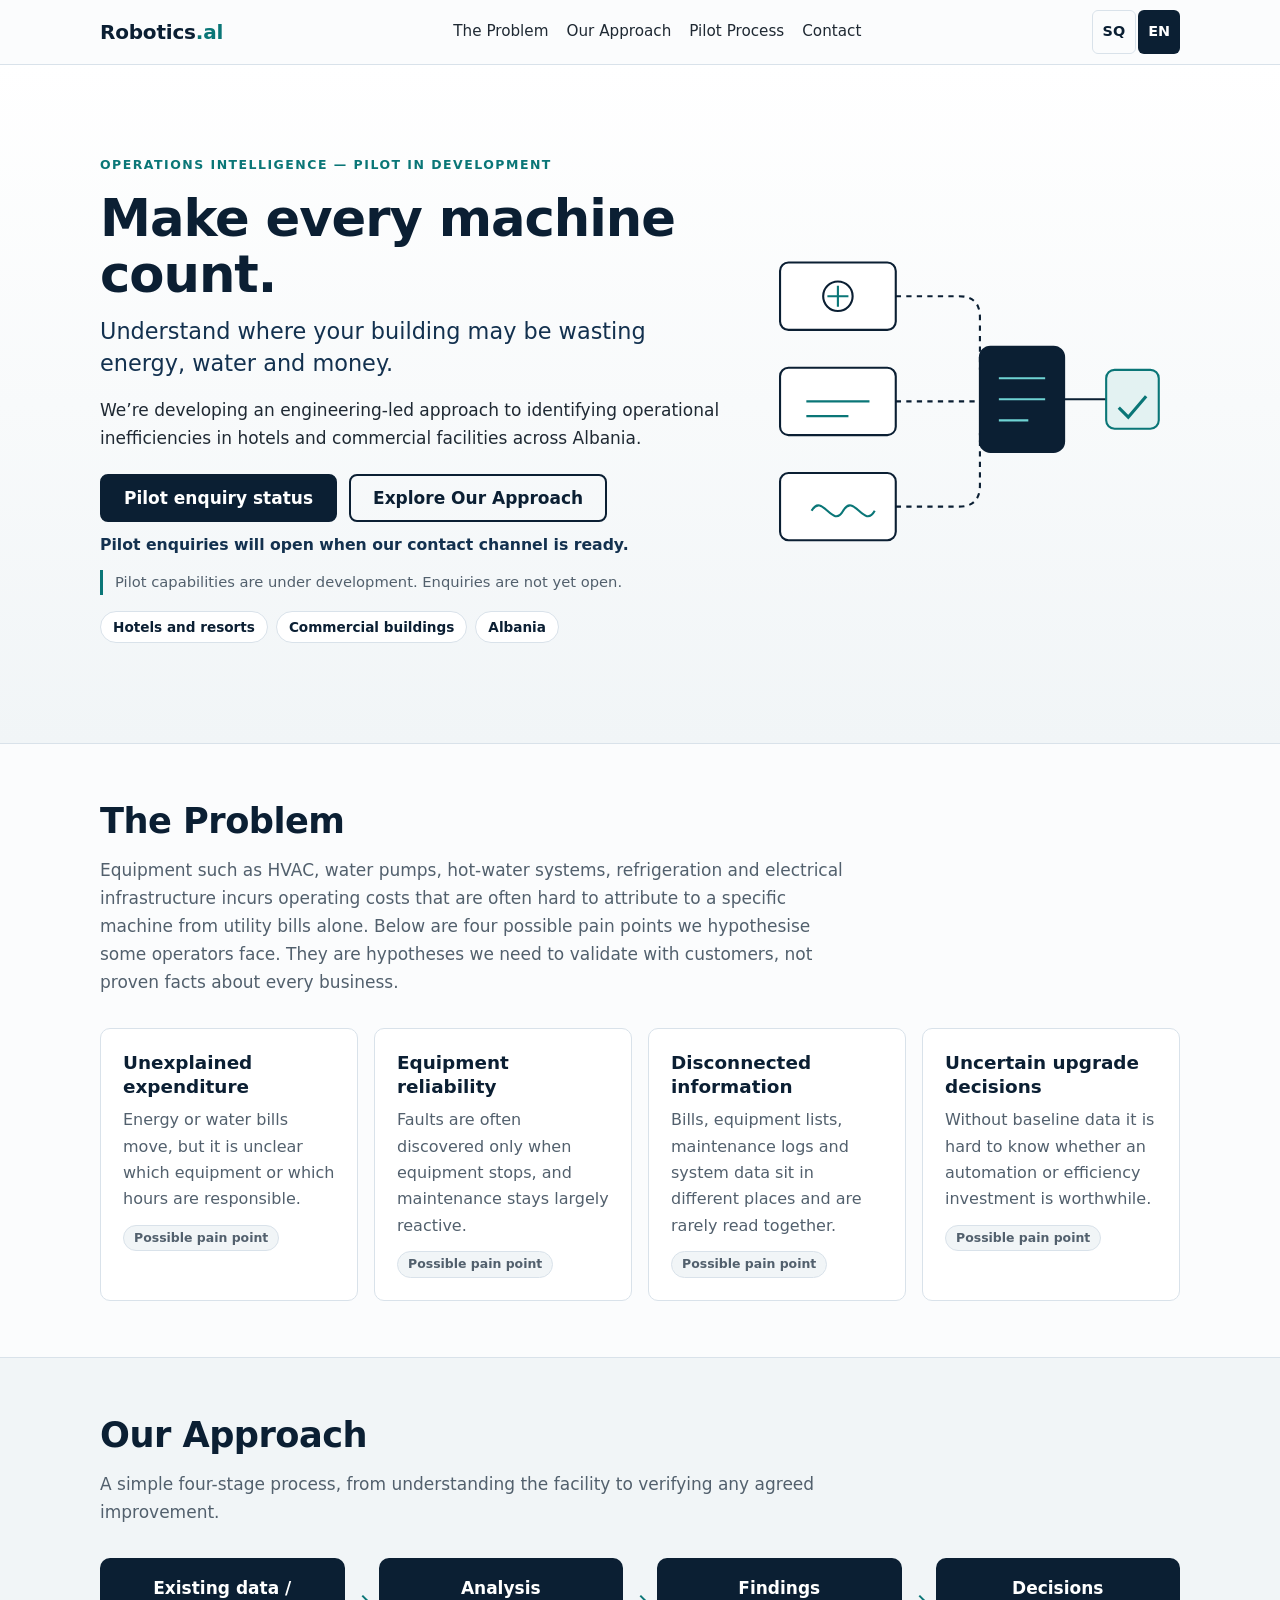
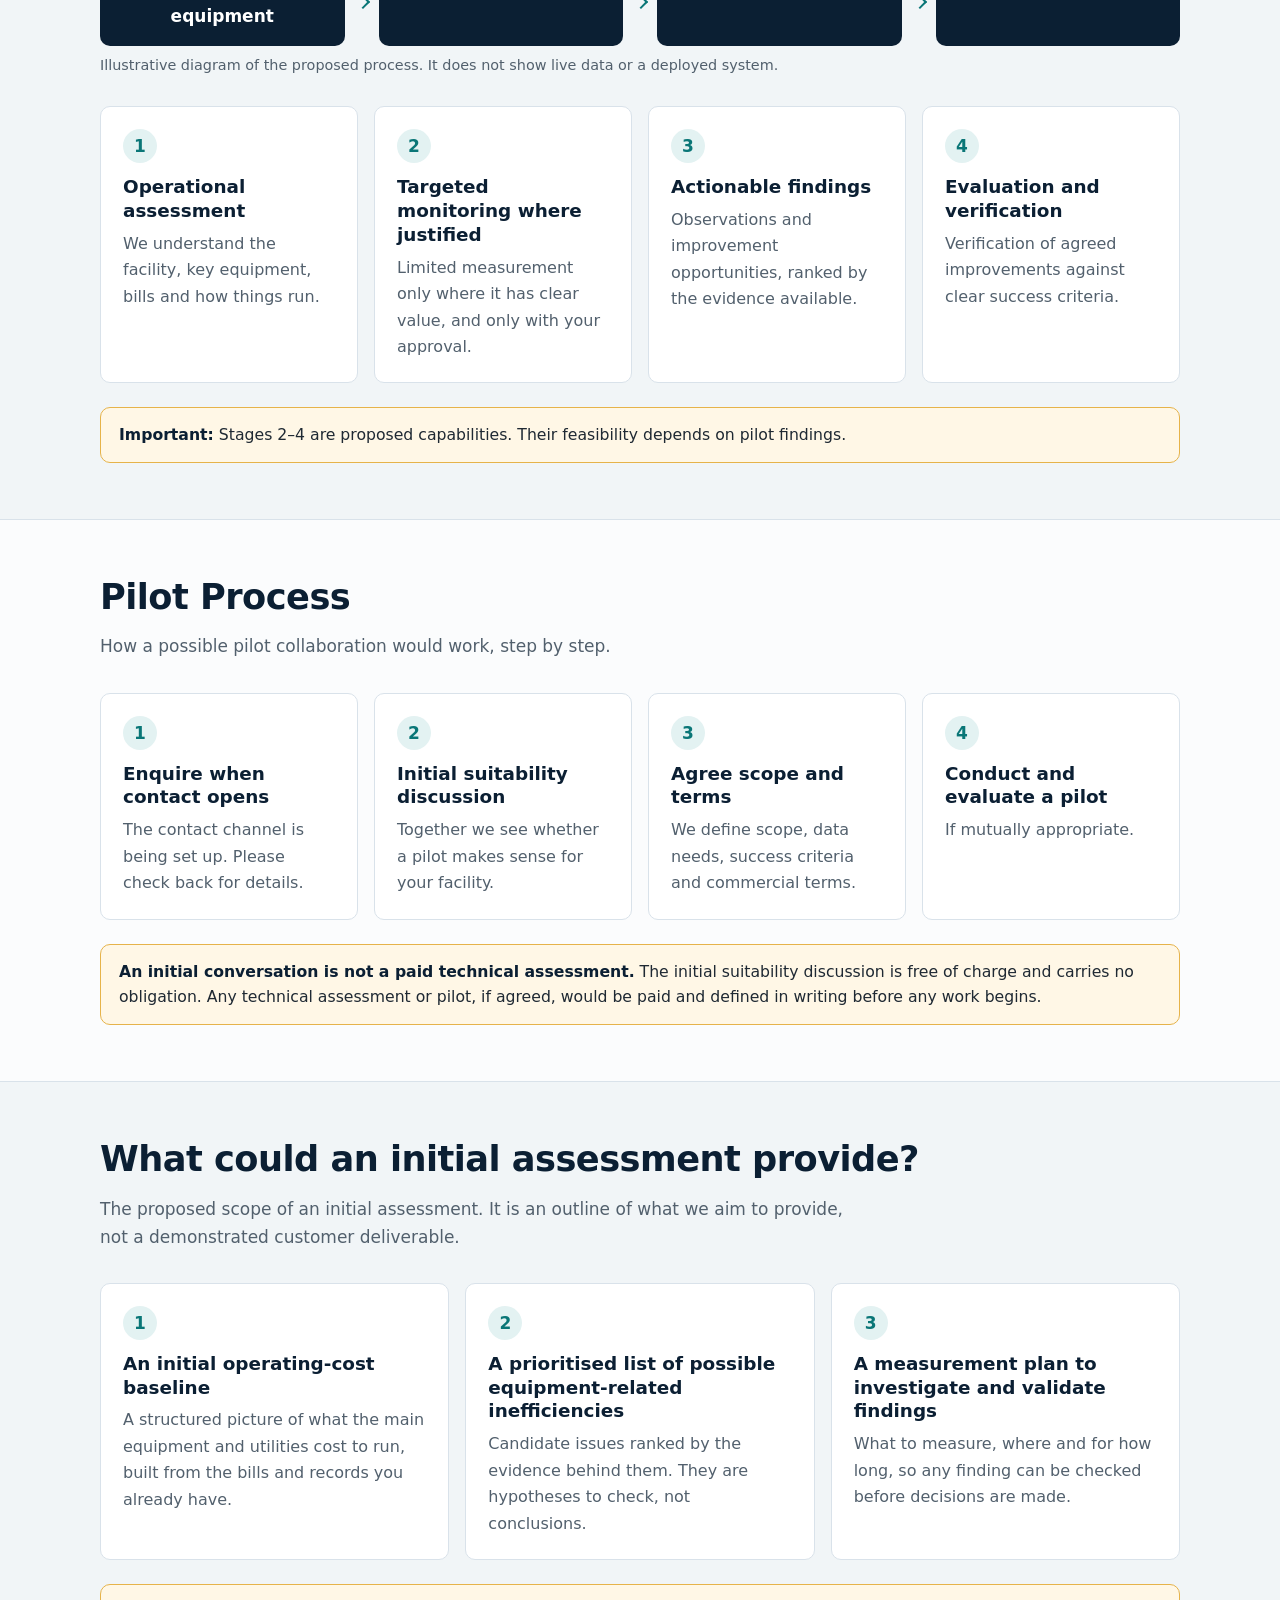
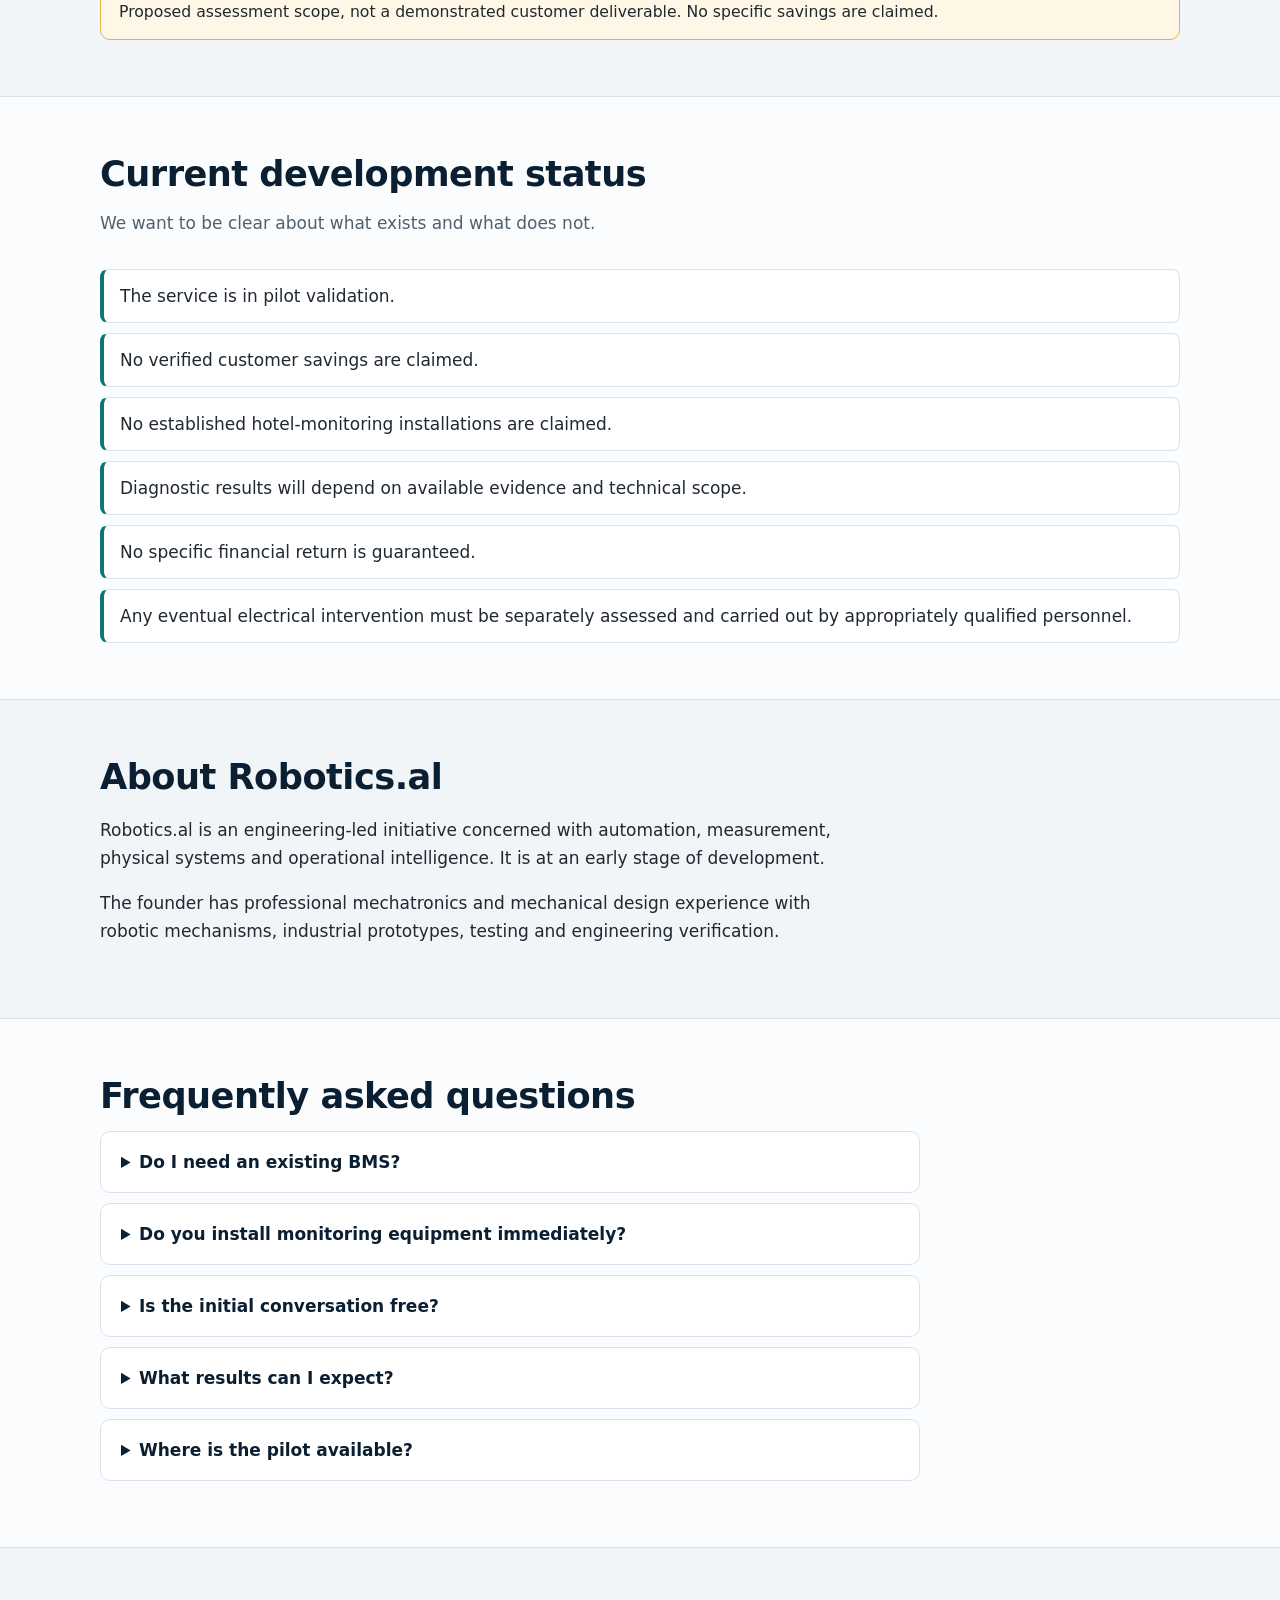
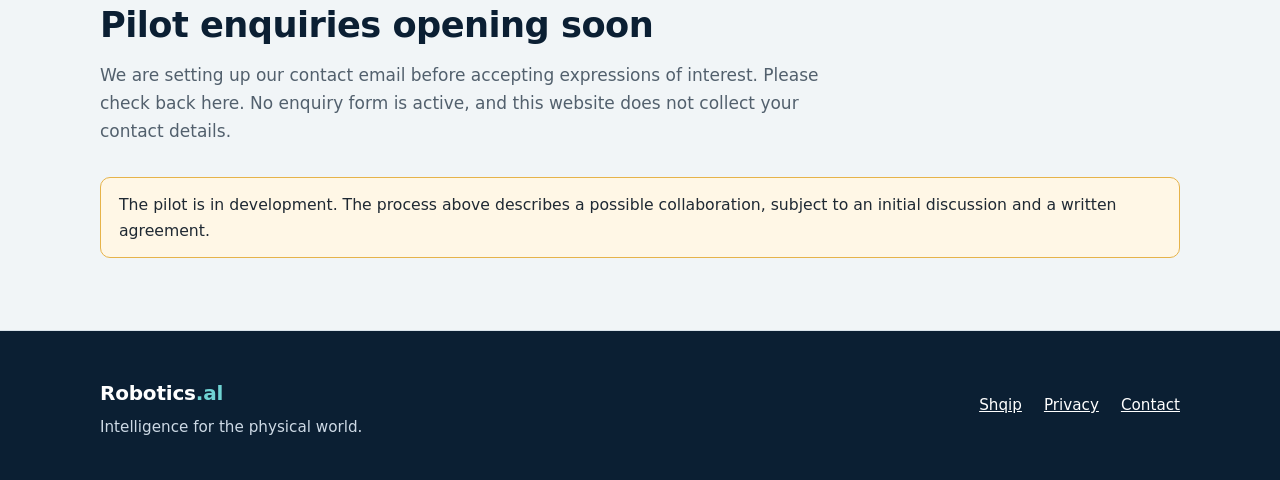
==== commit 393f3d10: "Prepare robotics.al domain and pause enquiries until mailbox is ready" ====
--- a/public/en/index.html
+++ b/public/en/index.html
@@ -4,18 +4,18 @@
 <meta charset="utf-8">
 <meta name="viewport" content="width=device-width, initial-scale=1">
 <title>Robotics.al — Operations Intelligence for hotels and commercial facilities | Pilot in development</title>
-<meta name="description" content="Robotics.al is developing an engineering-led approach to identifying operational inefficiencies in hotels and commercial facilities across Albania. Pilot in development; inviting expressions of interest.">
-<link rel="canonical" href="https://roboticsal.github.io/robotics-al-site/en/">
-<link rel="alternate" hreflang="sq" href="https://roboticsal.github.io/robotics-al-site/">
-<link rel="alternate" hreflang="en" href="https://roboticsal.github.io/robotics-al-site/en/">
-<link rel="alternate" hreflang="x-default" href="https://roboticsal.github.io/robotics-al-site/">
+<meta name="description" content="Robotics.al is developing an engineering-led approach to identifying operational inefficiencies in hotels and commercial facilities across Albania. Pilot in development; enquiries are not yet open.">
+<link rel="canonical" href="https://robotics.al/en/">
+<link rel="alternate" hreflang="sq" href="https://robotics.al/">
+<link rel="alternate" hreflang="en" href="https://robotics.al/en/">
+<link rel="alternate" hreflang="x-default" href="https://robotics.al/">
 <meta property="og:type" content="website">
 <meta property="og:site_name" content="Robotics.al">
 <meta property="og:title" content="Robotics.al — Operations Intelligence for hotels and commercial facilities | Pilot in development">
-<meta property="og:description" content="Robotics.al is developing an engineering-led approach to identifying operational inefficiencies in hotels and commercial facilities across Albania. Pilot in development; inviting expressions of interest.">
-<meta property="og:url" content="https://roboticsal.github.io/robotics-al-site/en/">
+<meta property="og:description" content="Robotics.al is developing an engineering-led approach to identifying operational inefficiencies in hotels and commercial facilities across Albania. Pilot in development; enquiries are not yet open.">
+<meta property="og:url" content="https://robotics.al/en/">
 <meta property="og:locale" content="en_GB">
-<meta property="og:image" content="https://roboticsal.github.io/robotics-al-site/assets/img/og-en.png">
+<meta property="og:image" content="https://robotics.al/assets/img/og-en.png">
 <meta property="og:image:width" content="1200">
 <meta property="og:image:height" content="630">
 <meta property="og:image:alt" content="Make every machine count. Robotics.al">
@@ -38,9 +38,9 @@
 <h1>Make every machine count.</h1>
 <p class="lead">Understand where your building may be wasting energy, water and money.</p>
 <p>We’re developing an engineering-led approach to identifying operational inefficiencies in hotels and commercial facilities across Albania.</p>
-<div class="cta"><a class="btn btn-primary" href="#contact">Request a Pilot Assessment</a><a class="btn btn-secondary" href="#approach">Explore Our Approach</a></div>
-<p class="micro">Request an initial pilot discussion. No obligation.</p>
-<p class="disclosure">Currently inviting expressions of interest. Pilot capabilities are under development.</p>
+<div class="cta"><a class="btn btn-primary" href="#contact">Pilot enquiry status</a><a class="btn btn-secondary" href="#approach">Explore Our Approach</a></div>
+<p class="micro">Pilot enquiries will open when our contact channel is ready.</p>
+<p class="disclosure">Pilot capabilities are under development. Enquiries are not yet open.</p>
 <ul class="audience"><li>Hotels and resorts</li><li>Commercial buildings</li><li>Albania</li></ul>
 </div><svg class="hero-art" viewBox="0 0 400 320" role="img" aria-label="Illustrative schematic: equipment connected to analysis and decisions" xmlns="http://www.w3.org/2000/svg">
 <g fill="none" stroke="#0b1f33" stroke-width="2">
@@ -55,31 +55,12 @@
 <section id="approach" class="alt"><div class="wrap"><h2>Our Approach</h2><p class="intro">A simple four-stage process, from understanding the facility to verifying any agreed improvement.</p>
 <ol class="flow" aria-label="Illustrative diagram of the proposed process. It does not show live data or a deployed system."><li>Existing data / equipment</li><li>Analysis</li><li>Findings</li><li>Decisions</li></ol><p class="caption">Illustrative diagram of the proposed process. It does not show live data or a deployed system.</p>
 <div class="grid cols-4 mt"><div class="card"><span class="num" aria-hidden="true">1</span><h3>Operational assessment</h3><p>We understand the facility, key equipment, bills and how things run.</p></div><div class="card"><span class="num" aria-hidden="true">2</span><h3>Targeted monitoring where justified</h3><p>Limited measurement only where it has clear value, and only with your approval.</p></div><div class="card"><span class="num" aria-hidden="true">3</span><h3>Actionable findings</h3><p>Observations and improvement opportunities, ranked by the evidence available.</p></div><div class="card"><span class="num" aria-hidden="true">4</span><h3>Evaluation and verification</h3><p>Verification of agreed improvements against clear success criteria.</p></div></div><div class="note"><strong>Important:</strong> Stages 2–4 are proposed capabilities. Their feasibility depends on pilot findings.</div></div></section>
-<section id="pilot"><div class="wrap"><h2>Pilot Process</h2><p class="intro">How a possible pilot collaboration would work, step by step.</p><div class="grid cols-4"><div class="card"><span class="num" aria-hidden="true">1</span><h3>Submit facility information</h3><p>Complete the form below with basic details.</p></div><div class="card"><span class="num" aria-hidden="true">2</span><h3>Initial suitability discussion</h3><p>Together we see whether a pilot makes sense for your facility.</p></div><div class="card"><span class="num" aria-hidden="true">3</span><h3>Agree scope and terms</h3><p>We define scope, data needs, success criteria and commercial terms.</p></div><div class="card"><span class="num" aria-hidden="true">4</span><h3>Conduct and evaluate a pilot</h3><p>If mutually appropriate.</p></div></div><div class="note"><strong>An initial conversation is not a paid technical assessment.</strong> The initial suitability discussion is free of charge and carries no obligation. Any technical assessment or pilot, if agreed, would be paid and defined in writing before any work begins.</div></div></section>
+<section id="pilot"><div class="wrap"><h2>Pilot Process</h2><p class="intro">How a possible pilot collaboration would work, step by step.</p><div class="grid cols-4"><div class="card"><span class="num" aria-hidden="true">1</span><h3>Enquire when contact opens</h3><p>The contact channel is being set up. Please check back for details.</p></div><div class="card"><span class="num" aria-hidden="true">2</span><h3>Initial suitability discussion</h3><p>Together we see whether a pilot makes sense for your facility.</p></div><div class="card"><span class="num" aria-hidden="true">3</span><h3>Agree scope and terms</h3><p>We define scope, data needs, success criteria and commercial terms.</p></div><div class="card"><span class="num" aria-hidden="true">4</span><h3>Conduct and evaluate a pilot</h3><p>If mutually appropriate.</p></div></div><div class="note"><strong>An initial conversation is not a paid technical assessment.</strong> The initial suitability discussion is free of charge and carries no obligation. Any technical assessment or pilot, if agreed, would be paid and defined in writing before any work begins.</div></div></section>
 <section id="assessment" class="alt"><div class="wrap"><h2>What could an initial assessment provide?</h2><p class="intro">The proposed scope of an initial assessment. It is an outline of what we aim to provide, not a demonstrated customer deliverable.</p><div class="grid cols-3"><div class="card"><span class="num" aria-hidden="true">1</span><h3>An initial operating-cost baseline</h3><p>A structured picture of what the main equipment and utilities cost to run, built from the bills and records you already have.</p></div><div class="card"><span class="num" aria-hidden="true">2</span><h3>A prioritised list of possible equipment-related inefficiencies</h3><p>Candidate issues ranked by the evidence behind them. They are hypotheses to check, not conclusions.</p></div><div class="card"><span class="num" aria-hidden="true">3</span><h3>A measurement plan to investigate and validate findings</h3><p>What to measure, where and for how long, so any finding can be checked before decisions are made.</p></div></div><div class="note">Proposed assessment scope, not a demonstrated customer deliverable. No specific savings are claimed.</div></div></section>
 <section id="status"><div class="wrap"><h2>Current development status</h2><p class="intro">We want to be clear about what exists and what does not.</p><ul class="status"><li>The service is in pilot validation.</li><li>No verified customer savings are claimed.</li><li>No established hotel-monitoring installations are claimed.</li><li>Diagnostic results will depend on available evidence and technical scope.</li><li>No specific financial return is guaranteed.</li><li>Any eventual electrical intervention must be separately assessed and carried out by appropriately qualified personnel.</li></ul></div></section>
 <section id="about" class="alt"><div class="wrap"><h2>About Robotics.al</h2><div class="measure"><p>Robotics.al is an engineering-led initiative concerned with automation, measurement, physical systems and operational intelligence. It is at an early stage of development.</p><p>The founder has professional mechatronics and mechanical design experience with robotic mechanisms, industrial prototypes, testing and engineering verification.</p></div></div></section>
 <section id="faq"><div class="wrap"><h2>Frequently asked questions</h2><div class="measure-wide"><details><summary>Do I need an existing BMS?</summary><p>No. An existing BMS or meters can help but are not required. The starting point is a conversation about the data you already have, such as bills, equipment lists and maintenance logs.</p></details><details><summary>Do you install monitoring equipment immediately?</summary><p>No. We start with an assessment. Monitoring is proposed only where justified and agreed in writing. Any electrical work is assessed separately and carried out by qualified personnel.</p></details><details><summary>Is the initial conversation free?</summary><p>Yes. The initial suitability discussion is free of charge and carries no obligation. A technical assessment or pilot, if agreed, would have a cost defined up front.</p></details><details><summary>What results can I expect?</summary><p>We do not promise savings. A pilot may surface observations and improvement opportunities, or conclude there is little to improve. The outcome depends on the evidence available and the agreed scope.</p></details><details><summary>Where is the pilot available?</summary><p>Our focus is facilities in Albania. Availability by city or region will be confirmed in the initial conversation.</p></details></div></div></section>
-<section id="contact" class="alt"><div class="wrap"><h2>Request a Pilot Assessment</h2><p class="intro">Fill in the basics below. This is an expression of interest, not an order or a contract.</p><p class="mailnote">This form prepares an email draft to <a href="mailto:info@robotics.al">info@robotics.al</a>. Review it and send it from your email app. Nothing is submitted by this website. See the <a href="privacy/">privacy notice</a>.</p><form id="enquiry-form" class="form" name="pilot-enquiry" data-err-required="This field is required." data-err-email="Enter a valid email address." data-err-summary="Please correct the highlighted fields.">
-<input type="hidden" name="language" value="en">
-
-<fieldset><legend>Contact and business details</legend>
-<div class="row two"><div class="field"><label for="f-name">Full name <span class="req" aria-hidden="true">*</span></label><input id="f-name" name="name" type="text" required aria-required="true" aria-describedby="err-f-name" autocomplete="name"><p class="error" id="err-f-name" role="alert"></p></div><div class="field"><label for="f-email">Contact email <span class="req" aria-hidden="true">*</span></label><input id="f-email" name="email" type="email" required aria-required="true" aria-describedby="err-f-email" autocomplete="email" inputmode="email"><p class="error" id="err-f-email" role="alert"></p></div></div>
-<div class="row two"><div class="field"><label for="f-biz">Business name <span class="req" aria-hidden="true">*</span></label><input id="f-biz" name="business" type="text" required aria-required="true" aria-describedby="err-f-biz" autocomplete="organization"><p class="error" id="err-f-biz" role="alert"></p></div><div class="field"><label for="f-city">City or region <span class="req" aria-hidden="true">*</span></label><input id="f-city" name="city" type="text" required aria-required="true" aria-describedby="err-f-city" ><p class="error" id="err-f-city" role="alert"></p></div></div>
-</fieldset>
-<fieldset><legend>About the facility</legend>
-<div class="row two"><div class="field"><label for="f-type">Facility type <span class="req" aria-hidden="true">*</span></label><select id="f-type" name="facility_type" required aria-required="true" aria-describedby="err-f-type"><option value="">— Select —</option><option value="hotel">Hotel or resort</option><option value="guesthouse">Guesthouse or B&amp;B</option><option value="commercial">Commercial building or offices</option><option value="retail">Retail or shopping centre</option><option value="other">Other</option></select><p class="error" id="err-f-type" role="alert"></p></div><div class="field"><label for="f-chal">Primary operational challenge <span class="req" aria-hidden="true">*</span></label><select id="f-chal" name="challenge" required aria-required="true" aria-describedby="err-f-chal"><option value="">— Select —</option><option value="costs">Unexplained energy or water expenditure</option><option value="maintenance">Equipment breakdowns and maintenance</option><option value="visibility">Limited visibility into equipment operation</option><option value="investment">Evaluating automation investment</option><option value="other">Other</option></select><p class="error" id="err-f-chal" role="alert"></p></div></div>
-<div class="row two"><div class="field"><label for="f-rooms">Number of hotel rooms</label><input id="f-rooms" name="rooms" type="number" aria-describedby="err-f-rooms" min="0" max="5000" inputmode="numeric"><p class="error" id="err-f-rooms" role="alert"></p></div><div class="field"><label for="f-spend">Estimated combined monthly electricity and water expenditure (ALL)</label><select id="f-spend" name="monthly_spend" aria-describedby="err-f-spend h-f-spend"><option value="">— Select —</option><option value="lt100">Under 100,000 ALL</option><option value="100-300">100,000–300,000 ALL</option><option value="300-700">300,000–700,000 ALL</option><option value="gt700">Above 700,000 ALL</option><option value="unknown">Unknown / prefer not to say</option></select><p class="hint" id="h-f-spend">Research segmentation ranges, not a claim about typical costs.</p><p class="error" id="err-f-spend" role="alert"></p></div></div>
-</fieldset>
-<fieldset><legend>Optional extras</legend>
-<div class="row two"><div class="field"><label for="f-mon">Existing monitoring or automation</label><select id="f-mon" name="monitoring" aria-describedby="err-f-mon"><option value="">— Select —</option><option value="none">None</option><option value="bms">A BMS</option><option value="some">Some meters or sensors</option><option value="unsure">Not sure</option></select><p class="error" id="err-f-mon" role="alert"></p></div><div class="field"><label for="f-role">Decision-making role</label><select id="f-role" name="role" aria-describedby="err-f-role"><option value="">— Select —</option><option value="owner">Owner</option><option value="manager">Director or manager</option><option value="technical">Technical or maintenance</option><option value="other">Other</option></select><p class="error" id="err-f-role" role="alert"></p></div></div>
-<div class="row two"><div class="field"><label for="f-time">Expected timeline</label><select id="f-time" name="timeline" aria-describedby="err-f-time"><option value="">— Select —</option><option value="explore">Just exploring</option><option value="3m">Within 3 months</option><option value="3-12m">3–12 months</option><option value="unsure">Not sure yet</option></select><p class="error" id="err-f-time" role="alert"></p></div><div></div></div>
-<div class="field"><label for="f-more">Additional details</label><textarea id="f-more" name="details" aria-describedby="err-f-more"></textarea><p class="error" id="err-f-more" role="alert"></p></div>
-</fieldset>
-<div class="field"><div class="check"><input id="f-consent" name="consent" type="checkbox" value="yes" required aria-required="true" aria-describedby="err-f-consent"><label for="f-consent">I agree that Robotics.al may contact me about this enquiry and use the information above only for that purpose, as explained in the <a href="privacy/">privacy notice</a>. <span class="req" aria-hidden="true">*</span></label></div><p class="error" id="err-f-consent" role="alert"></p></div>
-<div class="form-actions"><button class="btn btn-primary" type="button" id="send-btn">Prepare email draft</button></div>
-<div id="form-status" class="status-msg" role="status" aria-live="polite" tabindex="-1"></div>
-</form><section id="email-preview" class="preview" hidden aria-labelledby="draft-heading"><h3 id="draft-heading">Review your enquiry</h3><label for="email-body">Email draft</label><textarea id="email-body" readonly></textarea><div class="form-actions"><a id="open-email" class="btn btn-primary" href="mailto:info@robotics.al">Open email app</a><button id="copy-email" class="btn btn-secondary" type="button">Copy draft</button></div><p>If your email app does not open or the message is too long, copy the draft and email it to <a href="mailto:info@robotics.al">info@robotics.al</a>.</p></section><noscript><p>To enquire, email info@robotics.al directly. The draft helper needs JavaScript.</p></noscript></div></section>
+<section id="contact" class="alt"><div class="wrap"><h2>Pilot enquiries opening soon</h2><p class="intro">We are setting up our contact email before accepting expressions of interest. Please check back here. No enquiry form is active, and this website does not collect your contact details.</p><p class="note">The pilot is in development. The process above describes a possible collaboration, subject to an initial discussion and a written agreement.</p></div></section>
 </main>
 <script src="../assets/js/site.js" defer></script>
 <footer><div class="wrap foot">
